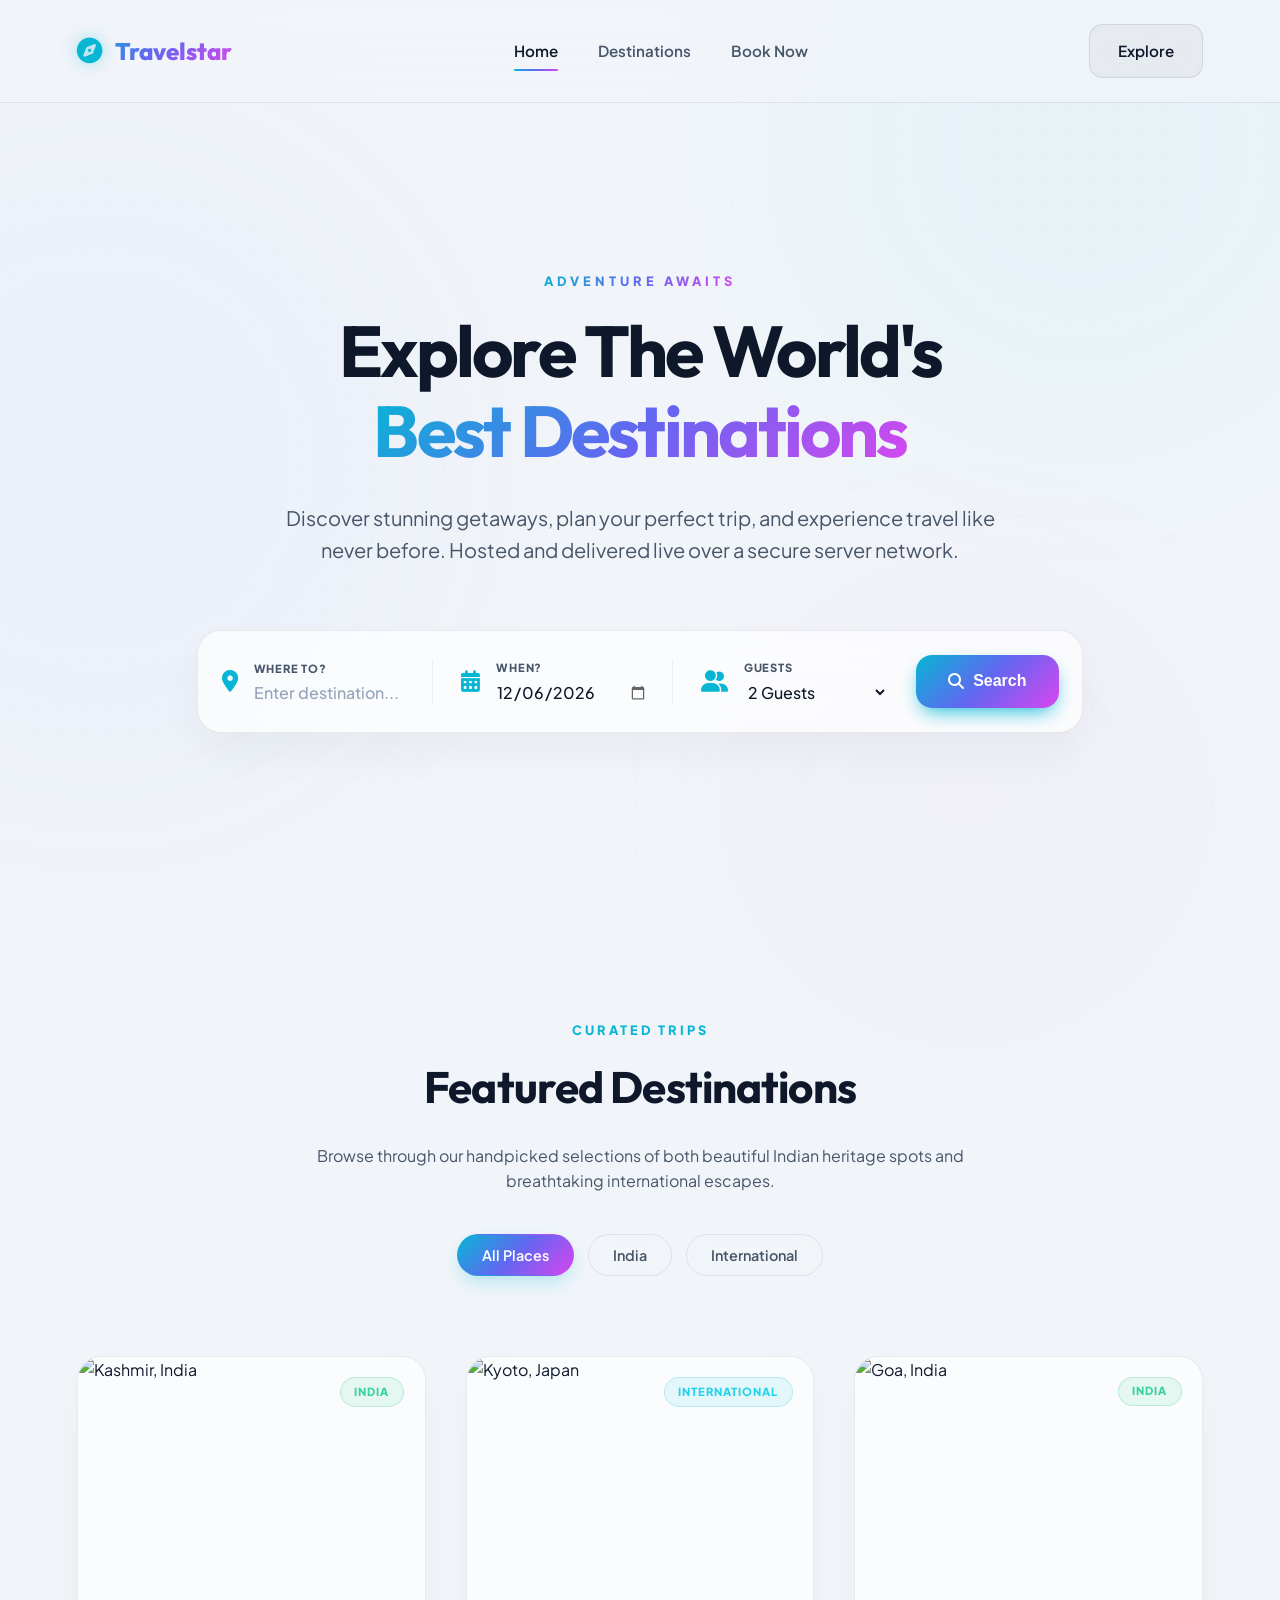
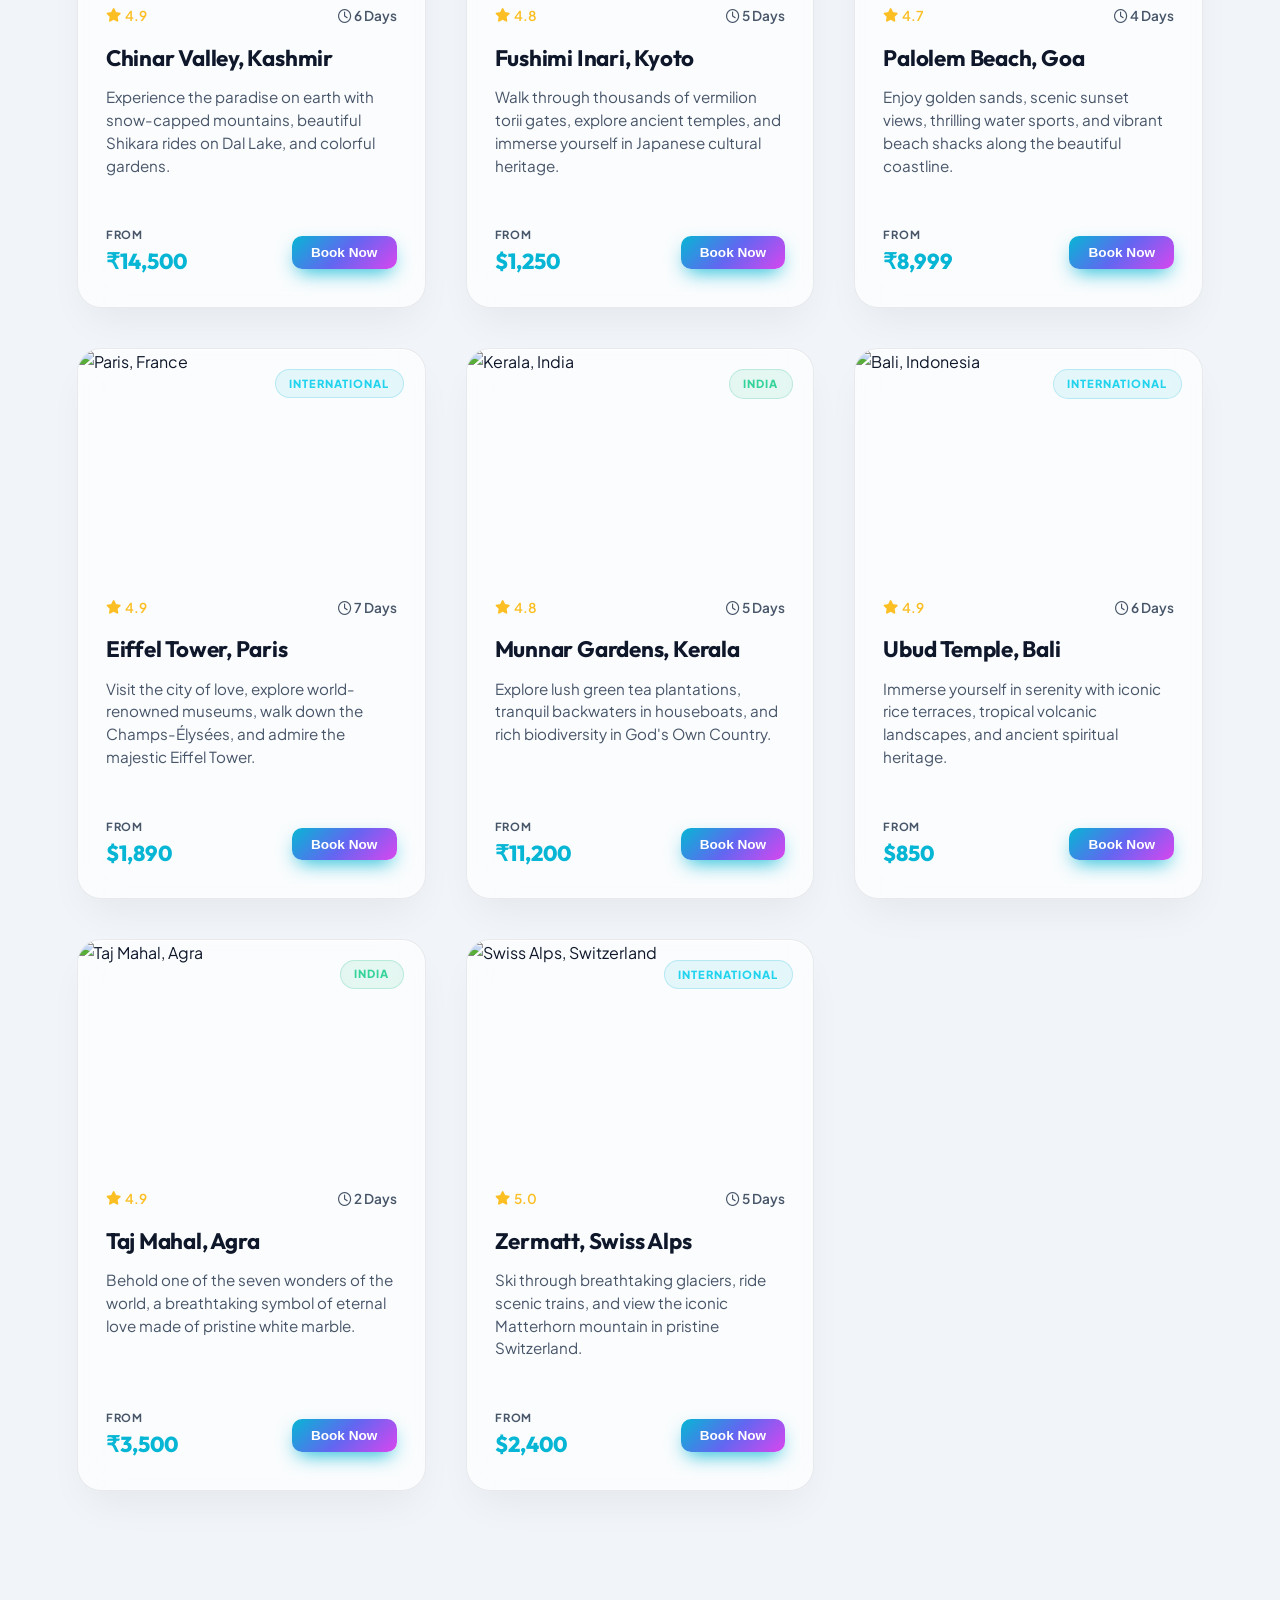
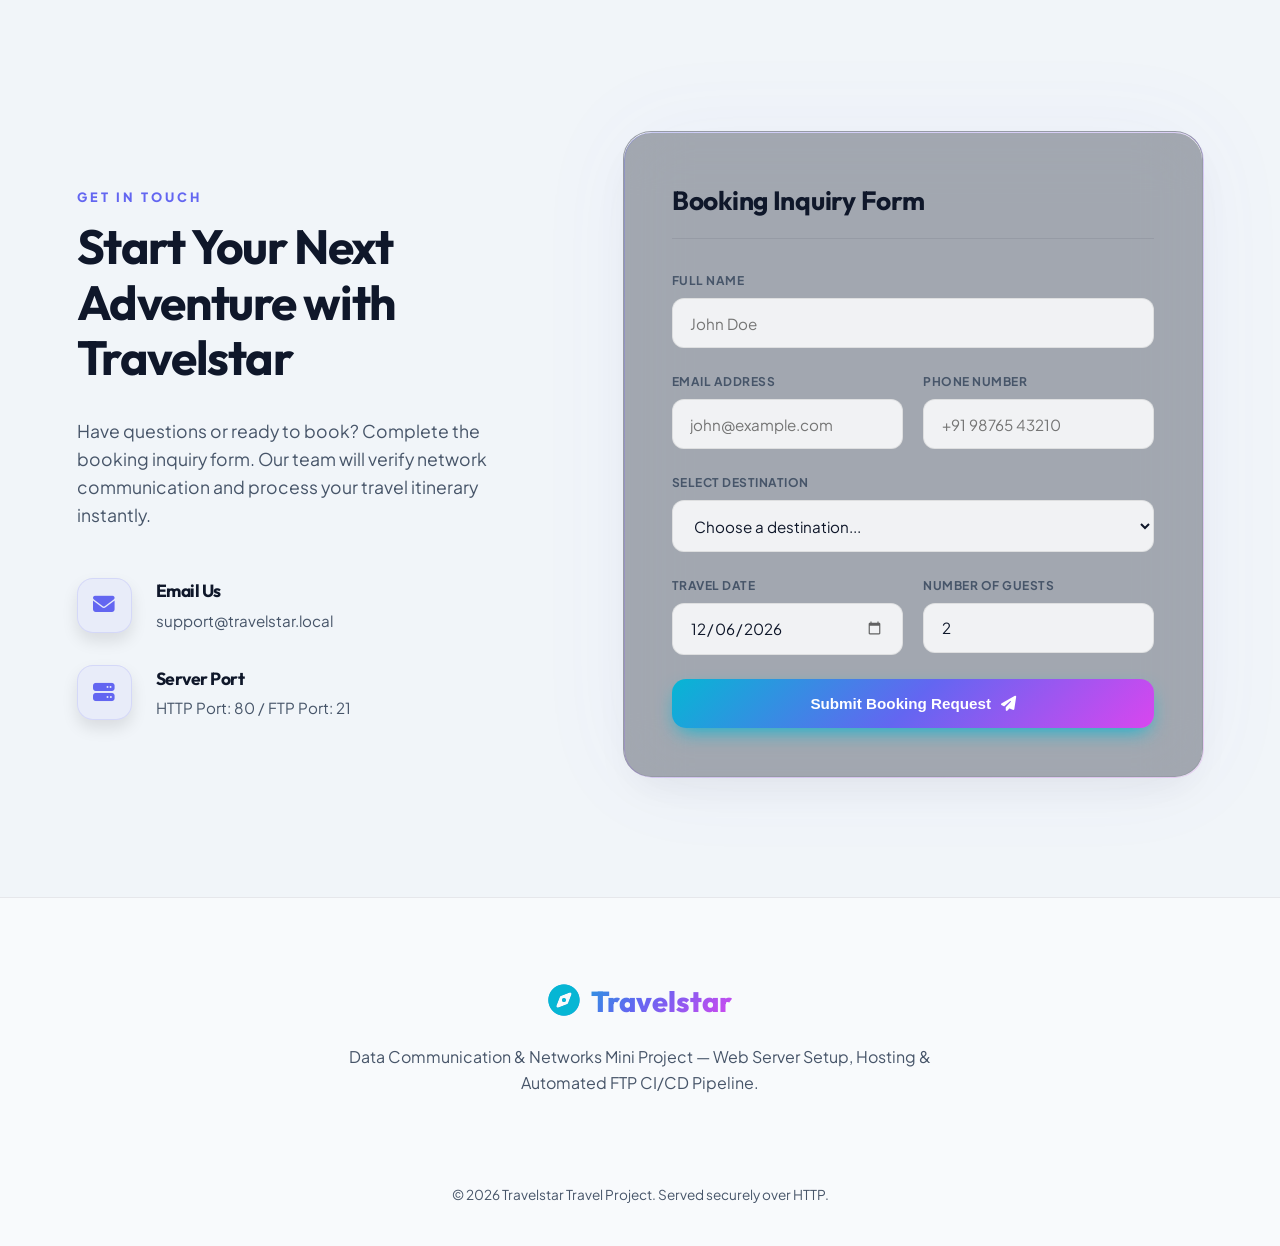
==== index.html @ b64874fd "Initial commit of Travelstar website with mobile drawer, Wikipedia API search, and automated CI/CD d" ====
<!DOCTYPE html>
<html lang="en">
<head>
    <meta charset="UTF-8">
    <meta name="viewport" content="width=device-width, initial-scale=1.0">
    <meta name="description" content="Travelstar - Premium Travel & Destinations. Explore beautiful domestic and international locations.">
    <title>Travelstar | Premium Travel & Destinations</title>
    
    <!-- Google Fonts -->
    <link rel="preconnect" href="https://fonts.googleapis.com">
    <link rel="preconnect" href="https://fonts.gstatic.com" crossorigin>
    <link href="https://fonts.googleapis.com/css2?family=Outfit:wght@300;400;500;600;700;800&family=Plus+Jakarta+Sans:wght@300;400;500;600;700&display=swap" rel="stylesheet">
    
    <!-- FontAwesome Icons -->
    <link rel="stylesheet" href="https://cdnjs.cloudflare.com/ajax/libs/font-awesome/6.4.0/css/all.min.css">
    
    <!-- Custom CSS -->
    <link rel="stylesheet" href="style.css">
</head>
<body>
    <!-- Background Glow Blobs -->
    <div class="glow-blob blob-1"></div>
    <div class="glow-blob blob-2"></div>
    <div class="glow-blob blob-3"></div>

    <!-- Navigation Header -->
    <header class="main-header">
        <div class="logo">
            <i class="fa-solid fa-compass"></i>
            <span>Travelstar</span>
        </div>
        <nav class="nav-links" id="navLinks">
            <a href="#home" class="active">Home</a>
            <a href="#destinations">Destinations</a>
            <a href="#booking">Book Now</a>
        </nav>
        <div class="header-action">
            <a href="#destinations" class="btn btn-secondary">Explore</a>
            <button class="mobile-menu-btn" id="mobileMenuBtn" aria-label="Toggle Menu">
                <i class="fa-solid fa-bars"></i>
            </button>
        </div>
    </header>

    <main>
        <!-- Hero Section -->
        <section id="home" class="hero-section">
            <div class="hero-content">
                <span class="hero-subtitle">Adventure Awaits</span>
                <h1 class="hero-title">Explore The World's <br><span>Best Destinations</span></h1>
                <p class="hero-description">Discover stunning getaways, plan your perfect trip, and experience travel like never before. Hosted and delivered live over a secure server network.</p>
                
                <!-- Quick Search Bar -->
                <div class="search-bar">
                    <div class="search-item">
                        <i class="fa-solid fa-location-dot"></i>
                        <div class="search-input-group">
                            <label>Where to?</label>
                            <input type="text" id="quickSearchInput" placeholder="Enter destination...">
                        </div>
                    </div>
                    <div class="search-item">
                        <i class="fa-solid fa-calendar-days"></i>
                        <div class="search-input-group">
                            <label>When?</label>
                            <input type="date" id="quickSearchDate">
                        </div>
                    </div>
                    <div class="search-item">
                        <i class="fa-solid fa-user-group"></i>
                        <div class="search-input-group">
                            <label>Guests</label>
                            <select id="quickSearchGuests">
                                <option value="1">1 Guest</option>
                                <option value="2" selected>2 Guests</option>
                                <option value="3">3 Guests</option>
                                <option value="4">4 Guests</option>
                                <option value="5">5+ Guests</option>
                            </select>
                        </div>
                    </div>
                    <button class="btn btn-primary btn-search" id="quickSearchBtn">
                        <i class="fa-solid fa-magnifying-glass"></i>
                        <span>Search</span>
                    </button>
                </div>
            </div>
        </section>

        <!-- Destinations Section -->
        <section id="destinations" class="destinations-section">
            <div class="section-header">
                <span class="section-subtitle">Curated Trips</span>
                <h2 class="section-title">Featured Destinations</h2>
                <p class="section-desc">Browse through our handpicked selections of both beautiful Indian heritage spots and breathtaking international escapes.</p>
                
                <!-- Category Filter Buttons -->
                <div class="filter-buttons">
                    <button class="filter-btn active" data-category="all">All Places</button>
                    <button class="filter-btn" data-category="india">India</button>
                    <button class="filter-btn" data-category="international">International</button>
                </div>
            </div>

            <!-- Destinations Grid -->
            <div class="destinations-grid" id="destinationsGrid">
                <!-- Kashmir (India) -->
                <div class="destination-card" data-category="india" data-name="kashmir">
                    <div class="card-img-wrapper">
                        <img src="https://images.unsplash.com/photo-1598091383021-15ddea10925d?auto=format&fit=crop&w=600&q=80" alt="Kashmir, India">
                        <span class="badge badge-domestic">India</span>
                    </div>
                    <div class="card-content">
                        <div class="card-meta">
                            <span class="rating"><i class="fa-solid fa-star"></i> 4.9</span>
                            <span class="duration"><i class="fa-regular fa-clock"></i> 6 Days</span>
                        </div>
                        <h3>Chinar Valley, Kashmir</h3>
                        <p>Experience the paradise on earth with snow-capped mountains, beautiful Shikara rides on Dal Lake, and colorful gardens.</p>
                        <div class="card-footer">
                            <div class="price">
                                <span class="price-label">From</span>
                                <span class="price-val">₹14,500</span>
                            </div>
                            <button class="btn btn-sm btn-primary book-trigger" data-dest="Chinar Valley, Kashmir">Book Now</button>
                        </div>
                    </div>
                </div>

                <!-- Kyoto (International) -->
                <div class="destination-card" data-category="international" data-name="kyoto">
                    <div class="card-img-wrapper">
                        <img src="https://images.unsplash.com/photo-1493976040374-85c8e12f0c0e?auto=format&fit=crop&w=600&q=80" alt="Kyoto, Japan">
                        <span class="badge badge-intl">International</span>
                    </div>
                    <div class="card-content">
                        <div class="card-meta">
                            <span class="rating"><i class="fa-solid fa-star"></i> 4.8</span>
                            <span class="duration"><i class="fa-regular fa-clock"></i> 5 Days</span>
                        </div>
                        <h3>Fushimi Inari, Kyoto</h3>
                        <p>Walk through thousands of vermilion torii gates, explore ancient temples, and immerse yourself in Japanese cultural heritage.</p>
                        <div class="card-footer">
                            <div class="price">
                                <span class="price-label">From</span>
                                <span class="price-val">$1,250</span>
                            </div>
                            <button class="btn btn-sm btn-primary book-trigger" data-dest="Fushimi Inari, Kyoto">Book Now</button>
                        </div>
                    </div>
                </div>

                <!-- Goa (India) -->
                <div class="destination-card" data-category="india" data-name="goa">
                    <div class="card-img-wrapper">
                        <img src="https://images.unsplash.com/photo-1507525428034-b723cf961d3e?auto=format&fit=crop&w=600&q=80" alt="Goa, India">
                        <span class="badge badge-domestic">India</span>
                    </div>
                    <div class="card-content">
                        <div class="card-meta">
                            <span class="rating"><i class="fa-solid fa-star"></i> 4.7</span>
                            <span class="duration"><i class="fa-regular fa-clock"></i> 4 Days</span>
                        </div>
                        <h3>Palolem Beach, Goa</h3>
                        <p>Enjoy golden sands, scenic sunset views, thrilling water sports, and vibrant beach shacks along the beautiful coastline.</p>
                        <div class="card-footer">
                            <div class="price">
                                <span class="price-label">From</span>
                                <span class="price-val">₹8,999</span>
                            </div>
                            <button class="btn btn-sm btn-primary book-trigger" data-dest="Palolem Beach, Goa">Book Now</button>
                        </div>
                    </div>
                </div>

                <!-- Paris (International) -->
                <div class="destination-card" data-category="international" data-name="paris">
                    <div class="card-img-wrapper">
                        <img src="https://images.unsplash.com/photo-1502602898657-3e91760cbb34?auto=format&fit=crop&w=600&q=80" alt="Paris, France">
                        <span class="badge badge-intl">International</span>
                    </div>
                    <div class="card-content">
                        <div class="card-meta">
                            <span class="rating"><i class="fa-solid fa-star"></i> 4.9</span>
                            <span class="duration"><i class="fa-regular fa-clock"></i> 7 Days</span>
                        </div>
                        <h3>Eiffel Tower, Paris</h3>
                        <p>Visit the city of love, explore world-renowned museums, walk down the Champs-Élysées, and admire the majestic Eiffel Tower.</p>
                        <div class="card-footer">
                            <div class="price">
                                <span class="price-label">From</span>
                                <span class="price-val">$1,890</span>
                            </div>
                            <button class="btn btn-sm btn-primary book-trigger" data-dest="Eiffel Tower, Paris">Book Now</button>
                        </div>
                    </div>
                </div>

                <!-- Kerala (India) -->
                <div class="destination-card" data-category="india" data-name="kerala">
                    <div class="card-img-wrapper">
                        <img src="https://images.unsplash.com/photo-1593693397690-362cb9666fc2?auto=format&fit=crop&w=600&q=80" alt="Kerala, India">
                        <span class="badge badge-domestic">India</span>
                    </div>
                    <div class="card-content">
                        <div class="card-meta">
                            <span class="rating"><i class="fa-solid fa-star"></i> 4.8</span>
                            <span class="duration"><i class="fa-regular fa-clock"></i> 5 Days</span>
                        </div>
                        <h3>Munnar Gardens, Kerala</h3>
                        <p>Explore lush green tea plantations, tranquil backwaters in houseboats, and rich biodiversity in God's Own Country.</p>
                        <div class="card-footer">
                            <div class="price">
                                <span class="price-label">From</span>
                                <span class="price-val">₹11,200</span>
                            </div>
                            <button class="btn btn-sm btn-primary book-trigger" data-dest="Munnar Gardens, Kerala">Book Now</button>
                        </div>
                    </div>
                </div>

                <!-- Bali (International) -->
                <div class="destination-card" data-category="international" data-name="bali">
                    <div class="card-img-wrapper">
                        <img src="https://images.unsplash.com/photo-1537996194471-e657df975ab4?auto=format&fit=crop&w=600&q=80" alt="Bali, Indonesia">
                        <span class="badge badge-intl">International</span>
                    </div>
                    <div class="card-content">
                        <div class="card-meta">
                            <span class="rating"><i class="fa-solid fa-star"></i> 4.9</span>
                            <span class="duration"><i class="fa-regular fa-clock"></i> 6 Days</span>
                        </div>
                        <h3>Ubud Temple, Bali</h3>
                        <p>Immerse yourself in serenity with iconic rice terraces, tropical volcanic landscapes, and ancient spiritual heritage.</p>
                        <div class="card-footer">
                            <div class="price">
                                <span class="price-label">From</span>
                                <span class="price-val">$850</span>
                            </div>
                            <button class="btn btn-sm btn-primary book-trigger" data-dest="Ubud Temple, Bali">Book Now</button>
                        </div>
                    </div>
                </div>

                <!-- Agra (India) -->
                <div class="destination-card" data-category="india" data-name="agra">
                    <div class="card-img-wrapper">
                        <img src="https://images.unsplash.com/photo-1564507592333-c60657eea523?auto=format&fit=crop&w=600&q=80" alt="Taj Mahal, Agra">
                        <span class="badge badge-domestic">India</span>
                    </div>
                    <div class="card-content">
                        <div class="card-meta">
                            <span class="rating"><i class="fa-solid fa-star"></i> 4.9</span>
                            <span class="duration"><i class="fa-regular fa-clock"></i> 2 Days</span>
                        </div>
                        <h3>Taj Mahal, Agra</h3>
                        <p>Behold one of the seven wonders of the world, a breathtaking symbol of eternal love made of pristine white marble.</p>
                        <div class="card-footer">
                            <div class="price">
                                <span class="price-label">From</span>
                                <span class="price-val">₹3,500</span>
                            </div>
                            <button class="btn btn-sm btn-primary book-trigger" data-dest="Taj Mahal, Agra">Book Now</button>
                        </div>
                    </div>
                </div>

                <!-- Swiss Alps (International) -->
                <div class="destination-card" data-category="international" data-name="swiss">
                    <div class="card-img-wrapper">
                        <img src="https://images.unsplash.com/photo-1506744038136-46273834b3fb?auto=format&fit=crop&w=600&q=80" alt="Swiss Alps, Switzerland">
                        <span class="badge badge-intl">International</span>
                    </div>
                    <div class="card-content">
                        <div class="card-meta">
                            <span class="rating"><i class="fa-solid fa-star"></i> 5.0</span>
                            <span class="duration"><i class="fa-regular fa-clock"></i> 5 Days</span>
                        </div>
                        <h3>Zermatt, Swiss Alps</h3>
                        <p>Ski through breathtaking glaciers, ride scenic trains, and view the iconic Matterhorn mountain in pristine Switzerland.</p>
                        <div class="card-footer">
                            <div class="price">
                                <span class="price-label">From</span>
                                <span class="price-val">$2,400</span>
                            </div>
                            <button class="btn btn-sm btn-primary book-trigger" data-dest="Zermatt, Swiss Alps">Book Now</button>
                        </div>
                    </div>
                </div>
            </div>
        </section>

        <!-- Booking Section -->
        <section id="booking" class="booking-section">
            <div class="booking-container">
                <div class="booking-info">
                    <span class="info-subtitle">Get in Touch</span>
                    <h2>Start Your Next Adventure with Travelstar</h2>
                    <p>Have questions or ready to book? Complete the booking inquiry form. Our team will verify network communication and process your travel itinerary instantly.</p>
                    
                    <div class="contact-details">
                        <div class="contact-item">
                            <div class="contact-icon"><i class="fa-solid fa-envelope"></i></div>
                            <div>
                                <h4>Email Us</h4>
                                <p>support@travelstar.local</p>
                            </div>
                        </div>
                        <div class="contact-item">
                            <div class="contact-icon"><i class="fa-solid fa-server"></i></div>
                            <div>
                                <h4>Server Port</h4>
                                <p>HTTP Port: 80 / FTP Port: 21</p>
                            </div>
                        </div>
                    </div>
                </div>
                
                <!-- Booking Form Card -->
                <div class="booking-card">
                    <h3>Booking Inquiry Form</h3>
                    <form id="bookingForm">
                        <div class="form-group">
                            <label for="fullName">Full Name</label>
                            <input type="text" id="fullName" placeholder="John Doe" required>
                        </div>
                        <div class="form-row">
                            <div class="form-group">
                                <label for="email">Email Address</label>
                                <input type="email" id="email" placeholder="john@example.com" required>
                            </div>
                            <div class="form-group">
                                <label for="phone">Phone Number</label>
                                <input type="tel" id="phone" placeholder="+91 98765 43210" required>
                            </div>
                        </div>
                        <div class="form-group">
                            <label for="destination">Select Destination</label>
                            <select id="destination" required>
                                <option value="" disabled selected>Choose a destination...</option>
                                <optgroup label="India (Domestic)">
                                    <option value="Chinar Valley, Kashmir">Chinar Valley, Kashmir</option>
                                    <option value="Palolem Beach, Goa">Palolem Beach, Goa</option>
                                    <option value="Munnar Gardens, Kerala">Munnar Gardens, Kerala</option>
                                    <option value="Taj Mahal, Agra">Taj Mahal, Agra</option>
                                </optgroup>
                                <optgroup label="International">
                                    <option value="Fushimi Inari, Kyoto">Fushimi Inari, Kyoto</option>
                                    <option value="Eiffel Tower, Paris">Eiffel Tower, Paris</option>
                                    <option value="Ubud Temple, Bali">Ubud Temple, Bali</option>
                                    <option value="Zermatt, Swiss Alps">Zermatt, Swiss Alps</option>
                                </optgroup>
                            </select>
                        </div>
                        <div class="form-row">
                            <div class="form-group">
                                <label for="travelDate">Travel Date</label>
                                <input type="date" id="travelDate" required>
                            </div>
                            <div class="form-group">
                                <label for="guests">Number of Guests</label>
                                <input type="number" id="guests" min="1" max="20" value="2" required>
                            </div>
                        </div>
                        <button type="submit" class="btn btn-primary btn-block">
                            <span>Submit Booking Request</span>
                            <i class="fa-solid fa-paper-plane"></i>
                        </button>
                    </form>
                </div>
            </div>
        </section>
    </main>

    <!-- Project Credit Footer -->
    <footer class="main-footer">
        <div class="footer-top">
            <div class="footer-logo">
                <i class="fa-solid fa-compass"></i>
                <span>Travelstar</span>
            </div>
            <p>Data Communication & Networks Mini Project — Web Server Setup, Hosting & Automated FTP CI/CD Pipeline.</p>
        </div>
        <div class="footer-bottom">
            <p>&copy; 2026 Travelstar Travel Project. Served securely over HTTP.</p>
        </div>
    </footer>

    <!-- Fullscreen Loading Spinner Overlay -->
    <div class="loader-overlay" id="loaderOverlay">
        <div class="loader-container">
            <div class="spinner"></div>
            <p id="loaderMessage">Connecting to server...</p>
        </div>
    </div>

    <!-- Interactive Success Toast -->
    <div class="success-toast" id="successToast">
        <div class="toast-header">
            <i class="fa-solid fa-circle-check"></i>
            <span>Booking Request Transmitted!</span>
        </div>
        <div class="toast-body">
            <p><strong>Status:</strong> HTTP 201 Created</p>
            <p id="toastDetails"></p>
        </div>
    </div>

    <!-- Custom JS -->
    <script src="script.js"></script>
</body>
</html>
---- style.css ----
/* ==========================================
   Design Tokens & Variables
   ========================================== */
:root {
    --bg-primary: #030712;
    --bg-secondary: #0b0f19;
    --bg-card: rgba(15, 23, 42, 0.4);
    --border-color: rgba(255, 255, 255, 0.05);
    --border-hover: rgba(6, 182, 212, 0.35);
    --text-primary: #f8fafc;
    --text-secondary: #94a3b8;
    --accent-primary: #06b6d4; /* Neon Teal */
    --accent-secondary: #6366f1; /* Indigo */
    --accent-gradient: linear-gradient(135deg, #06b6d4 0%, #6366f1 50%, #d946ef 100%);
    --accent-glow: rgba(6, 182, 212, 0.3);
    --success: #10b981;
    --font-heading: 'Outfit', sans-serif;
    --font-body: 'Plus Jakarta Sans', sans-serif;
    --shadow-premium: 0 25px 50px -12px rgba(0, 0, 0, 0.5), inset 0 1px 0 rgba(255, 255, 255, 0.05);
    --transition-smooth: all 0.4s cubic-bezier(0.16, 1, 0.3, 1);
}

/* ==========================================
   Reset & Base Styles
   ========================================== */
* {
    margin: 0;
    padding: 0;
    box-sizing: border-box;
}

html {
    scroll-behavior: smooth;
    font-size: 16px;
}

body {
    background-color: var(--bg-primary);
    color: var(--text-primary);
    font-family: var(--font-body);
    line-height: 1.6;
    overflow-x: hidden;
    position: relative;
    min-height: 100vh;
}

/* Custom Scrollbar */
::-webkit-scrollbar {
    width: 10px;
}
::-webkit-scrollbar-track {
    background: var(--bg-primary);
}
::-webkit-scrollbar-thumb {
    background: rgba(99, 102, 241, 0.2);
    border-radius: 10px;
    border: 3px solid var(--bg-primary);
    transition: var(--transition-smooth);
}
::-webkit-scrollbar-thumb:hover {
    background: var(--accent-primary);
}

/* ==========================================
   Background Glow Blobs & Dot Matrix
   ========================================== */
body::before {
    content: '';
    position: fixed;
    top: 0;
    left: 0;
    width: 100%;
    height: 100%;
    background-image: radial-gradient(rgba(255, 255, 255, 0.015) 1px, transparent 1px);
    background-size: 24px 24px;
    z-index: 1;
    pointer-events: none;
}

.glow-blob {
    position: fixed;
    border-radius: 50%;
    filter: blur(140px);
    z-index: 0;
    opacity: 0.35;
    pointer-events: none;
    animation: float 20s infinite alternate;
}

.blob-1 {
    width: 600px;
    height: 600px;
    background: rgba(6, 182, 212, 0.18);
    top: -150px;
    right: -100px;
    animation-delay: 0s;
}

.blob-2 {
    width: 700px;
    height: 700px;
    background: rgba(99, 102, 241, 0.15);
    bottom: 10%;
    left: -250px;
    animation-delay: 2s;
}

.blob-3 {
    width: 500px;
    height: 500px;
    background: rgba(217, 70, 239, 0.12);
    bottom: -150px;
    right: 5%;
    animation-delay: 4s;
}

@keyframes float {
    0% { transform: translateY(0) scale(1); }
    100% { transform: translateY(50px) scale(1.1); }
}

/* ==========================================
   Typography & Base Components
   ========================================== */
h1, h2, h3, h4 {
    font-family: var(--font-heading);
    font-weight: 700;
    letter-spacing: -0.03em;
    color: var(--text-primary);
}

p {
    color: var(--text-secondary);
}

a {
    text-decoration: none;
    color: inherit;
    transition: var(--transition-smooth);
}

/* Buttons */
.btn {
    display: inline-flex;
    align-items: center;
    justify-content: center;
    gap: 0.6rem;
    padding: 0.85rem 1.75rem;
    border-radius: 14px;
    font-weight: 600;
    font-size: 0.95rem;
    cursor: pointer;
    transition: var(--transition-smooth);
    border: none;
    position: relative;
    overflow: hidden;
}

.btn-primary {
    background: var(--accent-gradient);
    color: #ffffff;
    box-shadow: 0 8px 20px -6px var(--accent-primary);
}

.btn-primary::before {
    content: '';
    position: absolute;
    top: 0;
    left: 0;
    width: 100%;
    height: 100%;
    background: linear-gradient(135deg, rgba(255, 255, 255, 0.1) 0%, rgba(255, 255, 255, 0) 100%);
    transition: var(--transition-smooth);
    opacity: 0;
}

.btn-primary:hover {
    transform: translateY(-2px);
    box-shadow: 0 12px 28px -4px rgba(6, 182, 212, 0.45);
}

.btn-primary:hover::before {
    opacity: 1;
}

.btn-primary:active {
    transform: translateY(0);
}

.btn-secondary {
    background: rgba(255, 255, 255, 0.03);
    color: var(--text-primary);
    border: 1px solid var(--border-color);
    backdrop-filter: blur(10px);
}

.btn-secondary:hover {
    background: rgba(255, 255, 255, 0.08);
    border-color: rgba(255, 255, 255, 0.15);
    transform: translateY(-2px);
}

.btn-sm {
    padding: 0.55rem 1.2rem;
    font-size: 0.85rem;
    border-radius: 10px;
}

.btn-block {
    width: 100%;
    padding: 1rem;
}

/* Badges */
.badge {
    display: inline-block;
    padding: 0.3rem 0.85rem;
    font-size: 0.7rem;
    font-weight: 800;
    border-radius: 30px;
    text-transform: uppercase;
    letter-spacing: 1px;
}

.badge-domestic {
    background: rgba(16, 185, 129, 0.1);
    color: #34d399;
    border: 1px solid rgba(16, 185, 129, 0.2);
}

.badge-intl {
    background: rgba(6, 182, 212, 0.1);
    color: #22d3ee;
    border: 1px solid rgba(6, 182, 212, 0.2);
}

/* ==========================================
   Header & Navigation
   ========================================== */
.main-header {
    position: fixed;
    top: 0;
    left: 0;
    width: 100%;
    padding: 1.5rem 6%;
    display: flex;
    justify-content: space-between;
    align-items: center;
    z-index: 100;
    background: rgba(3, 7, 18, 0.6);
    backdrop-filter: blur(20px);
    -webkit-backdrop-filter: blur(20px);
    border-bottom: 1px solid var(--border-color);
    transition: var(--transition-smooth);
}

.main-header.scrolled {
    padding: 0.9rem 6%;
    background: rgba(3, 7, 18, 0.85);
    box-shadow: 0 10px 30px rgba(0, 0, 0, 0.3);
}

.logo {
    display: flex;
    align-items: center;
    gap: 0.75rem;
    font-size: 1.5rem;
    font-family: var(--font-heading);
    font-weight: 800;
    background: var(--accent-gradient);
    -webkit-background-clip: text;
    -webkit-text-fill-color: transparent;
}

.logo i {
    font-size: 1.6rem;
    color: var(--accent-primary);
    -webkit-text-fill-color: initial;
    filter: drop-shadow(0 0 8px rgba(6, 182, 212, 0.4));
}

.nav-links {
    display: flex;
    gap: 2.5rem;
}

.nav-links a {
    font-weight: 600;
    font-size: 0.95rem;
    color: var(--text-secondary);
    position: relative;
    padding: 0.25rem 0;
}

.nav-links a:hover,
.nav-links a.active {
    color: var(--text-primary);
}

.nav-links a::after {
    content: '';
    position: absolute;
    bottom: -4px;
    left: 0;
    width: 0;
    height: 2px;
    background: var(--accent-gradient);
    transition: var(--transition-smooth);
    border-radius: 4px;
}

.nav-links a:hover::after,
.nav-links a.active::after {
    width: 100%;
}

/* ==========================================
   Hero Section
   ========================================== */
.hero-section {
    min-height: 100vh;
    padding: 200px 6% 100px;
    display: flex;
    align-items: center;
    justify-content: center;
    text-align: center;
    position: relative;
    z-index: 10;
}

.hero-content {
    max-width: 900px;
}

.hero-subtitle {
    font-size: 0.8rem;
    font-weight: 800;
    text-transform: uppercase;
    letter-spacing: 4px;
    background: var(--accent-gradient);
    -webkit-background-clip: text;
    -webkit-text-fill-color: transparent;
    display: inline-block;
    margin-bottom: 1.25rem;
    position: relative;
}

.hero-title {
    font-size: 4.5rem;
    line-height: 1.1;
    margin-bottom: 2rem;
    letter-spacing: -0.04em;
}

.hero-title span {
    background: var(--accent-gradient);
    -webkit-background-clip: text;
    -webkit-text-fill-color: transparent;
}

.hero-description {
    font-size: 1.25rem;
    margin-bottom: 4rem;
    max-width: 750px;
    margin-left: auto;
    margin-right: auto;
}

/* Search Bar Component */
.search-bar {
    background: rgba(15, 23, 42, 0.45);
    border: 1px solid var(--border-color);
    backdrop-filter: blur(24px);
    -webkit-backdrop-filter: blur(24px);
    border-radius: 24px;
    padding: 1.5rem;
    display: flex;
    align-items: center;
    gap: 1.75rem;
    box-shadow: var(--shadow-premium), 0 0 0 1px rgba(255, 255, 255, 0.02);
    text-align: left;
    transition: var(--transition-smooth);
}

.search-bar:focus-within {
    border-color: rgba(99, 102, 241, 0.4);
    box-shadow: var(--shadow-premium), 0 0 30px rgba(99, 102, 241, 0.15);
}

.search-item {
    flex: 1;
    display: flex;
    align-items: center;
    gap: 1rem;
    border-right: 1px solid rgba(255, 255, 255, 0.05);
    padding-right: 1.5rem;
}

.search-item:last-of-type {
    border-right: none;
    padding-right: 0;
}

.search-item i {
    font-size: 1.35rem;
    color: var(--accent-primary);
}

.search-input-group {
    display: flex;
    flex-direction: column;
    width: 100%;
}

.search-input-group label {
    font-size: 0.7rem;
    font-weight: 800;
    color: var(--text-secondary);
    text-transform: uppercase;
    letter-spacing: 0.8px;
}

.search-input-group input,
.search-input-group select {
    background: transparent;
    border: none;
    outline: none;
    color: #ffffff;
    font-size: 1rem;
    font-family: var(--font-body);
    font-weight: 500;
    width: 100%;
    margin-top: 0.3rem;
}

.search-input-group input::placeholder {
    color: #64748b;
}

.search-input-group input[type="date"]::-webkit-calendar-picker-indicator {
    filter: invert(1) opacity(0.5);
    cursor: pointer;
}

.btn-search {
    padding: 1.1rem 2rem;
    border-radius: 16px;
    font-size: 1rem;
}

/* ==========================================
   Destinations Section
   ========================================== */
.destinations-section {
    padding: 120px 6%;
    position: relative;
    z-index: 10;
}

.section-header {
    text-align: center;
    max-width: 650px;
    margin: 0 auto 5rem;
}

.section-subtitle {
    font-size: 0.8rem;
    font-weight: 800;
    text-transform: uppercase;
    letter-spacing: 3px;
    color: var(--accent-primary);
    display: block;
    margin-bottom: 0.75rem;
}

.section-title {
    font-size: 2.75rem;
    margin-bottom: 1.25rem;
    letter-spacing: -0.02em;
}

/* Filters */
.filter-buttons {
    display: flex;
    justify-content: center;
    gap: 0.85rem;
    margin-top: 2.5rem;
}

.filter-btn {
    background: rgba(255, 255, 255, 0.02);
    border: 1px solid var(--border-color);
    color: var(--text-secondary);
    padding: 0.7rem 1.5rem;
    border-radius: 30px;
    font-weight: 600;
    font-size: 0.9rem;
    cursor: pointer;
    transition: var(--transition-smooth);
    font-family: var(--font-body);
    backdrop-filter: blur(10px);
}

.filter-btn:hover {
    color: #ffffff;
    border-color: rgba(255, 255, 255, 0.15);
    transform: translateY(-1px);
}

.filter-btn.active {
    background: var(--accent-gradient);
    color: #ffffff;
    border-color: transparent;
    box-shadow: 0 8px 20px -4px var(--accent-glow);
}

/* Search Feedback Loading Pulsing Message */
.search-feedback {
    background: rgba(15, 23, 42, 0.3);
    border: 1px dashed var(--border-color);
    border-radius: 20px;
    color: var(--text-secondary);
    animation: pulseFeedback 1.5s infinite alternate;
}

@keyframes pulseFeedback {
    from { opacity: 0.6; }
    to { opacity: 1; }
}

/* Destinations Grid */
.destinations-grid {
    display: grid;
    grid-template-columns: repeat(auto-fill, minmax(290px, 1fr));
    gap: 2.5rem;
    margin-top: 3rem;
}

.destination-card {
    background: var(--bg-card);
    border: 1px solid var(--border-color);
    backdrop-filter: blur(20px);
    -webkit-backdrop-filter: blur(20px);
    border-radius: 24px;
    overflow: hidden;
    box-shadow: var(--shadow-premium);
    transition: var(--transition-smooth);
    display: flex;
    flex-direction: column;
    position: relative;
}

.destination-card::after {
    content: '';
    position: absolute;
    top: 0;
    left: 0;
    width: 100%;
    height: 100%;
    border-radius: 24px;
    border: 1px solid transparent;
    background: linear-gradient(135deg, rgba(6, 182, 212, 0.3) 0%, rgba(99, 102, 241, 0) 50%, rgba(217, 70, 239, 0.2) 100%) border-box;
    -webkit-mask: linear-gradient(#fff 0 0) padding-box, linear-gradient(#fff 0 0);
    -webkit-mask-composite: destination-out;
    mask-composite: exclude;
    pointer-events: none;
    opacity: 0;
    transition: var(--transition-smooth);
}

.destination-card:hover {
    transform: translateY(-8px);
    box-shadow: 0 30px 60px rgba(0, 0, 0, 0.5), 0 0 30px rgba(6, 182, 212, 0.15);
}

.destination-card:hover::after {
    opacity: 1;
}

.card-img-wrapper {
    position: relative;
    height: 220px;
    overflow: hidden;
}

.card-img-wrapper img {
    width: 100%;
    height: 100%;
    object-fit: cover;
    transition: var(--transition-smooth);
}

.destination-card:hover .card-img-wrapper img {
    transform: scale(1.06);
}

.card-img-wrapper .badge {
    position: absolute;
    top: 1.25rem;
    right: 1.25rem;
    z-index: 10;
    backdrop-filter: blur(8px);
}

.card-content {
    padding: 1.75rem;
    display: flex;
    flex-direction: column;
    flex: 1;
}

.card-meta {
    display: flex;
    justify-content: space-between;
    font-size: 0.85rem;
    margin-bottom: 0.85rem;
    color: var(--text-secondary);
    font-weight: 600;
}

.card-meta .rating {
    color: #fbbf24;
    display: flex;
    align-items: center;
    gap: 0.25rem;
}

.destination-card h3 {
    font-size: 1.4rem;
    margin-bottom: 0.6rem;
    font-weight: 700;
    letter-spacing: -0.01em;
}

.destination-card p {
    font-size: 0.95rem;
    margin-bottom: 1.75rem;
    flex: 1;
    line-height: 1.5;
}

.card-footer {
    display: flex;
    justify-content: space-between;
    align-items: center;
    border-top: 1px solid rgba(255, 255, 255, 0.05);
    padding-top: 1.25rem;
}

.price {
    display: flex;
    flex-direction: column;
}

.price-label {
    font-size: 0.7rem;
    text-transform: uppercase;
    color: var(--text-secondary);
    letter-spacing: 0.8px;
    font-weight: 700;
}

.price-val {
    font-size: 1.35rem;
    font-family: var(--font-heading);
    font-weight: 800;
    color: var(--accent-primary);
}

/* ==========================================
   Booking Section
   ========================================== */
.booking-section {
    padding: 120px 6%;
    position: relative;
    z-index: 10;
}

.booking-container {
    display: grid;
    grid-template-columns: 1fr 1.1fr;
    gap: 6rem;
    max-width: 1250px;
    margin: 0 auto;
    align-items: center;
}

.booking-info .info-subtitle {
    font-size: 0.8rem;
    font-weight: 800;
    text-transform: uppercase;
    letter-spacing: 3px;
    color: var(--accent-secondary);
    display: block;
    margin-bottom: 0.75rem;
}

.booking-info h2 {
    font-size: 3rem;
    line-height: 1.15;
    margin-bottom: 2rem;
    letter-spacing: -0.03em;
}

.booking-info p {
    font-size: 1.1rem;
    margin-bottom: 3rem;
    line-height: 1.6;
}

.contact-details {
    display: flex;
    flex-direction: column;
    gap: 2rem;
}

.contact-item {
    display: flex;
    align-items: center;
    gap: 1.5rem;
}

.contact-icon {
    width: 55px;
    height: 55px;
    border-radius: 16px;
    background: rgba(99, 102, 241, 0.06);
    border: 1px solid rgba(99, 102, 241, 0.15);
    display: flex;
    align-items: center;
    justify-content: center;
    font-size: 1.35rem;
    color: var(--accent-secondary);
    box-shadow: 0 8px 16px rgba(0,0,0,0.1);
}

.contact-item h4 {
    font-size: 1.1rem;
    font-weight: 700;
    margin-bottom: 0.2rem;
}

.contact-item p {
    font-size: 0.95rem;
    margin: 0;
}

/* Booking Card Form */
.booking-card {
    background: rgba(15, 23, 42, 0.35);
    border: 1px solid var(--border-color);
    backdrop-filter: blur(30px);
    -webkit-backdrop-filter: blur(30px);
    border-radius: 28px;
    padding: 3rem;
    box-shadow: var(--shadow-premium), 0 0 100px rgba(99, 102, 241, 0.05);
    position: relative;
}

.booking-card::after {
    content: '';
    position: absolute;
    top: 0;
    left: 0;
    width: 100%;
    height: 100%;
    border-radius: 28px;
    border: 1px solid transparent;
    background: linear-gradient(135deg, rgba(99, 102, 241, 0.3) 0%, rgba(217, 70, 239, 0.2) 100%) border-box;
    -webkit-mask: linear-gradient(#fff 0 0) padding-box, linear-gradient(#fff 0 0);
    -webkit-mask-composite: destination-out;
    mask-composite: exclude;
    pointer-events: none;
}

.booking-card h3 {
    font-size: 1.65rem;
    margin-bottom: 2rem;
    border-bottom: 1px solid var(--border-color);
    padding-bottom: 1rem;
    letter-spacing: -0.01em;
}

.form-group {
    margin-bottom: 1.5rem;
    display: flex;
    flex-direction: column;
}

.form-row {
    display: grid;
    grid-template-columns: 1fr 1fr;
    gap: 1.25rem;
}

.booking-card label {
    font-size: 0.75rem;
    font-weight: 700;
    color: var(--text-secondary);
    margin-bottom: 0.5rem;
    text-transform: uppercase;
    letter-spacing: 0.5px;
}

.booking-card input,
.booking-card select,
.booking-card textarea {
    background: rgba(0, 0, 0, 0.35);
    border: 1px solid var(--border-color);
    padding: 0.9rem 1.1rem;
    border-radius: 12px;
    color: #ffffff;
    font-family: var(--font-body);
    font-size: 0.95rem;
    outline: none;
    transition: var(--transition-smooth);
}

.booking-card input:focus,
.booking-card select:focus {
    border-color: var(--accent-secondary);
    box-shadow: 0 0 15px rgba(99, 102, 241, 0.15);
    background: rgba(0, 0, 0, 0.5);
}

.booking-card select optgroup {
    background-color: var(--bg-secondary);
    color: #ffffff;
}

.booking-card select option {
    background-color: var(--bg-secondary);
    color: #ffffff;
}

.booking-card input[type="date"]::-webkit-calendar-picker-indicator {
    filter: invert(1) opacity(0.5);
    cursor: pointer;
}

/* ==========================================
   Footer
   ========================================== */
.main-footer {
    background: #02040a;
    border-top: 1px solid var(--border-color);
    padding: 5rem 6% 2.5rem;
    position: relative;
    z-index: 10;
}

.footer-top {
    display: flex;
    flex-direction: column;
    align-items: center;
    text-align: center;
    max-width: 650px;
    margin: 0 auto 3.5rem;
}

.footer-logo {
    display: flex;
    align-items: center;
    gap: 0.75rem;
    font-size: 1.8rem;
    font-family: var(--font-heading);
    font-weight: 800;
    background: var(--accent-gradient);
    -webkit-background-clip: text;
    -webkit-text-fill-color: transparent;
    margin-bottom: 1.25rem;
}

.footer-logo i {
    font-size: 1.95rem;
    color: var(--accent-primary);
    -webkit-text-fill-color: initial;
}

.footer-top p {
    font-size: 1rem;
    line-height: 1.6;
}

.footer-bottom {
    border-top: 1px solid rgba(255, 255, 255, 0.05);
    padding-top: 2rem;
    text-align: center;
    font-size: 0.85rem;
    color: var(--text-secondary);
}

/* ==========================================
   Loading Overlay (Network Simulation)
   ========================================== */
.loader-overlay {
    position: fixed;
    top: 0;
    left: 0;
    width: 100%;
    height: 100%;
    background: rgba(3, 7, 18, 0.95);
    backdrop-filter: blur(12px);
    -webkit-backdrop-filter: blur(12px);
    z-index: 999;
    display: flex;
    align-items: center;
    justify-content: center;
    opacity: 0;
    pointer-events: none;
    transition: opacity 0.4s ease;
}

.loader-overlay.active {
    opacity: 1;
    pointer-events: all;
}

.loader-container {
    text-align: center;
}

.spinner {
    width: 70px;
    height: 70px;
    border: 4px solid rgba(6, 182, 212, 0.08);
    border-top-color: var(--accent-primary);
    border-bottom-color: var(--accent-secondary);
    border-radius: 50%;
    animation: spin 1.2s cubic-bezier(0.5, 0, 0.5, 1) infinite;
    margin: 0 auto 2rem;
    box-shadow: 0 0 30px rgba(6, 182, 212, 0.15);
}

#loaderMessage {
    font-size: 1.2rem;
    font-weight: 600;
    color: #ffffff;
    letter-spacing: 0.5px;
    font-family: var(--font-heading);
}

@keyframes spin {
    to { transform: rotate(360deg); }
}

/* ==========================================
   Success Toast Notification (HTTP Output)
   ========================================== */
.success-toast {
    position: fixed;
    bottom: 2.5rem;
    right: 2.5rem;
    background: rgba(10, 15, 30, 0.92);
    border: 1px solid var(--success);
    backdrop-filter: blur(24px);
    -webkit-backdrop-filter: blur(24px);
    border-radius: 20px;
    padding: 1.75rem;
    color: #ffffff;
    box-shadow: 0 30px 60px rgba(0, 0, 0, 0.5), 0 0 40px rgba(16, 185, 129, 0.1);
    width: 400px;
    transform: translateY(180px) scale(0.92);
    opacity: 0;
    pointer-events: none;
    transition: all 0.6s cubic-bezier(0.16, 1, 0.3, 1);
    z-index: 1000;
}

.success-toast.show {
    transform: translateY(0) scale(1);
    opacity: 1;
    pointer-events: all;
}

.toast-header {
    display: flex;
    align-items: center;
    gap: 0.75rem;
    font-weight: 800;
    font-size: 1.15rem;
    color: var(--success);
    margin-bottom: 0.85rem;
    font-family: var(--font-heading);
    letter-spacing: -0.01em;
}

.toast-header i {
    font-size: 1.35rem;
}

.toast-body {
    font-size: 0.95rem;
    color: var(--text-secondary);
    line-height: 1.6;
    border-top: 1px solid rgba(255, 255, 255, 0.05);
    padding-top: 0.85rem;
}

.toast-body strong {
    color: #ffffff;
}

.mobile-menu-btn {
    display: none;
    background: transparent;
    border: none;
    color: var(--text-primary);
    font-size: 1.35rem;
    cursor: pointer;
    transition: var(--transition-smooth);
    padding: 0.25rem;
    align-items: center;
    justify-content: center;
}

/* ==========================================
   Responsive Breakpoints
   ========================================== */
@media (max-width: 1024px) {
    .booking-container {
        grid-template-columns: 1fr;
        gap: 4rem;
    }
    .booking-info {
        text-align: center;
    }
    .contact-details {
        align-items: center;
    }
}

@media (max-width: 768px) {
    .main-header {
        padding: 1rem 5%;
    }
    
    .mobile-menu-btn {
        display: inline-flex;
        position: relative;
        z-index: 101;
    }

    .header-action .btn-secondary {
        display: none;
    }
    
    .nav-links {
        position: fixed;
        top: 0;
        right: -100%;
        width: 70%;
        height: 100vh;
        background: rgba(3, 7, 18, 0.95);
        backdrop-filter: blur(25px);
        -webkit-backdrop-filter: blur(25px);
        display: flex;
        flex-direction: column;
        justify-content: center;
        align-items: center;
        gap: 2.5rem;
        transition: var(--transition-smooth);
        z-index: 99;
        box-shadow: -10px 0 40px rgba(0, 0, 0, 0.5);
        border-left: 1px solid var(--border-color);
    }
    
    .nav-links.active {
        right: 0;
    }

    .hero-section {
        padding: 140px 4% 60px;
    }
    
    .hero-title {
        font-size: 2.25rem;
        line-height: 1.2;
        margin-bottom: 1rem;
    }

    .hero-subtitle {
        font-size: 0.75rem;
        letter-spacing: 2px;
        margin-bottom: 0.75rem;
    }

    .hero-description {
        font-size: 0.95rem;
        margin-bottom: 2.5rem;
    }

    .search-bar {
        flex-direction: column;
        gap: 1.25rem;
        padding: 1.25rem;
        border-radius: 20px;
    }
    
    .search-item {
        width: 100%;
        border-right: none;
        border-bottom: 1px solid rgba(255, 255, 255, 0.05);
        padding-right: 0;
        padding-bottom: 0.75rem;
    }
    
    .btn-search {
        width: 100%;
    }

    .destinations-section {
        padding: 60px 4%;
    }

    .destinations-grid {
        gap: 1.5rem;
        margin-top: 2rem;
    }

    .booking-section {
        padding: 60px 4%;
    }

    .booking-card {
        padding: 1.75rem;
        border-radius: 20px;
    }

    .form-row {
        grid-template-columns: 1fr;
        gap: 1.25rem;
    }
    
    .success-toast {
        width: calc(100% - 2rem);
        bottom: 1rem;
        right: 1rem;
        left: 1rem;
        padding: 1.25rem;
    }
}

/* ==========================================
   Light Mode System Preference Override
   ========================================== */
@media (prefers-color-scheme: light) {
    :root {
        --bg-primary: #f1f5f9;
        --bg-secondary: #ffffff;
        --bg-card: rgba(255, 255, 255, 0.65);
        --border-color: rgba(15, 23, 42, 0.08);
        --border-hover: rgba(6, 182, 212, 0.5);
        --text-primary: #0f172a;
        --text-secondary: #475569;
        --shadow-premium: 0 20px 40px -10px rgba(0, 0, 0, 0.06), inset 0 1px 0 rgba(255, 255, 255, 0.9);
    }

    body::before {
        background-image: radial-gradient(rgba(15, 23, 42, 0.02) 1px, transparent 1px);
    }

    .main-header {
        background: rgba(241, 245, 249, 0.65);
    }

    .main-header.scrolled {
        background: rgba(255, 255, 255, 0.85);
        box-shadow: 0 10px 30px rgba(0, 0, 0, 0.05);
    }

    @media (max-width: 768px) {
        .nav-links {
            background: rgba(241, 245, 249, 0.96);
            box-shadow: -10px 0 40px rgba(0, 0, 0, 0.05);
            border-left-color: rgba(15, 23, 42, 0.08);
        }
    }

    .btn-secondary {
        background: rgba(15, 23, 42, 0.04);
        border-color: rgba(15, 23, 42, 0.1);
        color: var(--text-primary);
    }

    .btn-secondary:hover {
        background: rgba(15, 23, 42, 0.08);
        border-color: rgba(15, 23, 42, 0.18);
    }

    .search-bar {
        background: rgba(255, 255, 255, 0.7);
        box-shadow: 0 20px 40px rgba(0, 0, 0, 0.04);
    }

    .search-item {
        border-right-color: rgba(0, 0, 0, 0.05);
    }

    .search-input-group input,
    .search-input-group select {
        color: #0f172a;
    }

    .search-input-group input::placeholder {
        color: #94a3b8;
    }

    .search-input-group input[type="date"]::-webkit-calendar-picker-indicator {
        filter: invert(0) opacity(0.6);
    }

    .filter-btn:hover {
        color: #0f172a;
        border-color: rgba(0, 0, 0, 0.15);
    }

    .booking-card input,
    .booking-card select,
    .booking-card textarea {
        background: rgba(255, 255, 255, 0.85);
        border-color: rgba(0, 0, 0, 0.08);
        color: #0f172a;
    }

    .booking-card input:focus,
    .booking-card select:focus {
        background: #ffffff;
        border-color: var(--accent-secondary);
        box-shadow: 0 0 15px rgba(99, 102, 241, 0.08);
    }

    .booking-card select optgroup,
    .booking-card select option {
        background-color: #ffffff;
        color: #0f172a;
    }

    .booking-card input[type="date"]::-webkit-calendar-picker-indicator {
        filter: invert(0) opacity(0.6);
    }

    .loader-overlay {
        background: rgba(241, 245, 249, 0.96);
    }

    #loaderMessage {
        color: #0f172a;
    }

    .success-toast {
        background: rgba(255, 255, 255, 0.95);
        box-shadow: 0 30px 60px rgba(0, 0, 0, 0.1), 0 0 40px rgba(16, 185, 129, 0.05);
        color: #0f172a;
    }

    .success-toast .toast-body {
        color: #475569;
    }

    .success-toast .toast-body strong {
        color: #0f172a;
    }

    .main-footer {
        background: #f8fafc;
    }

    .glow-blob {
        opacity: 0.22;
        filter: blur(100px);
    }

    .search-feedback {
        background: rgba(255, 255, 255, 0.5);
    }
}
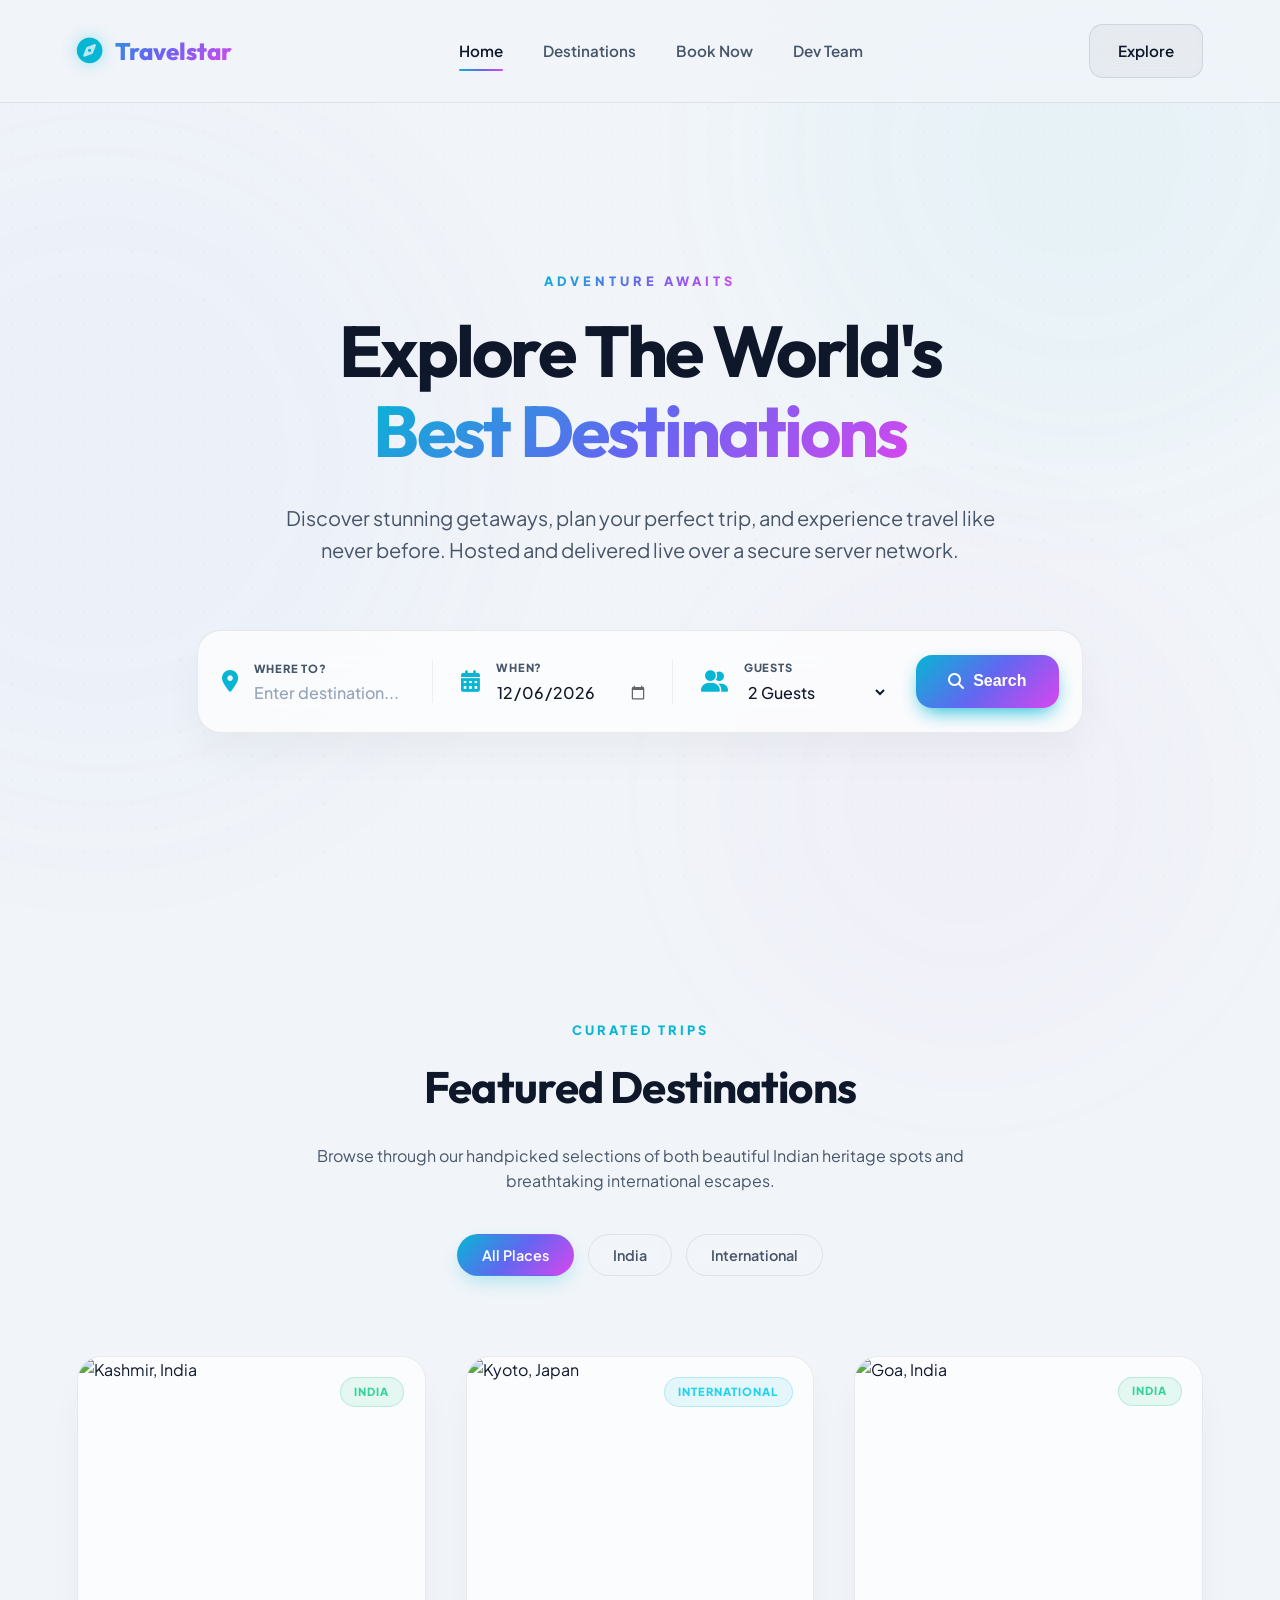
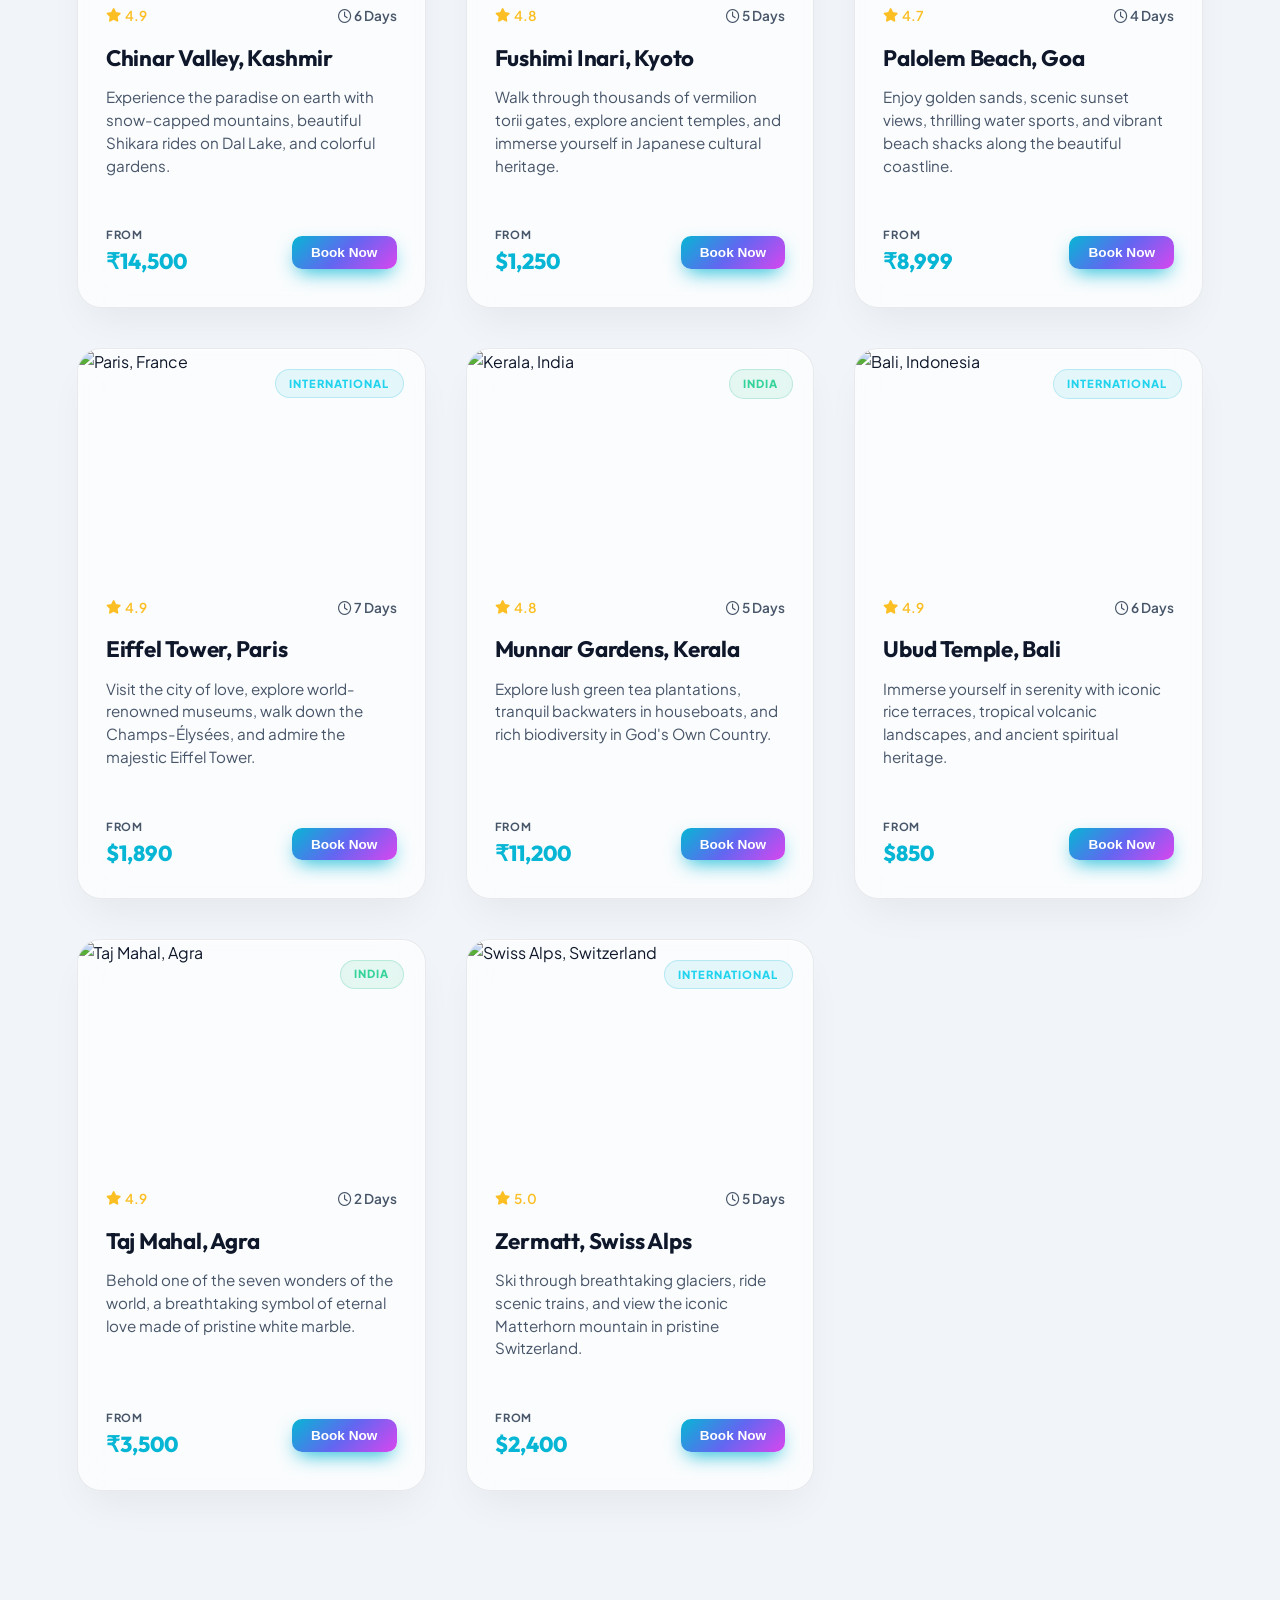
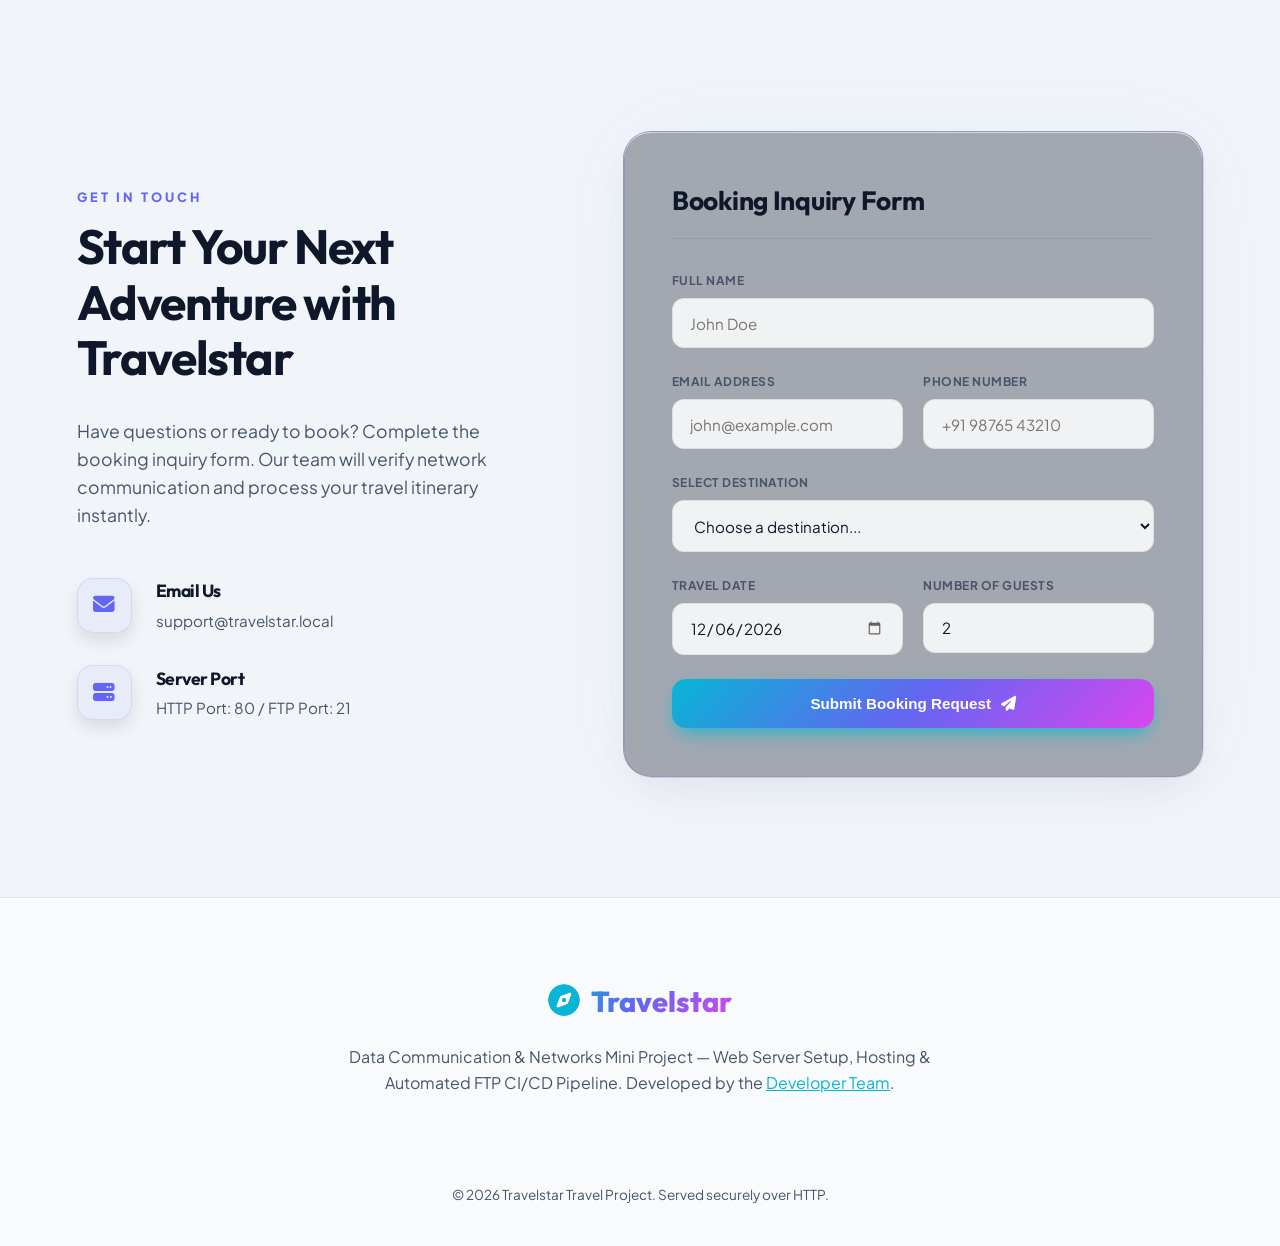
==== commit 08d9069a: "Added DEV.md and dev.html team page, updated index.html navigation links" ====
--- a/index.html
+++ b/index.html
@@ -33,6 +33,7 @@
             <a href="#home" class="active">Home</a>
             <a href="#destinations">Destinations</a>
             <a href="#booking">Book Now</a>
+            <a href="dev.html">Dev Team</a>
         </nav>
         <div class="header-action">
             <a href="#destinations" class="btn btn-secondary">Explore</a>
@@ -379,7 +380,7 @@
                 <i class="fa-solid fa-compass"></i>
                 <span>Travelstar</span>
             </div>
-            <p>Data Communication & Networks Mini Project — Web Server Setup, Hosting & Automated FTP CI/CD Pipeline.</p>
+            <p>Data Communication & Networks Mini Project — Web Server Setup, Hosting & Automated FTP CI/CD Pipeline. Developed by the <a href="dev.html" style="color: var(--accent-primary); text-decoration: underline;">Developer Team</a>.</p>
         </div>
         <div class="footer-bottom">
             <p>&copy; 2026 Travelstar Travel Project. Served securely over HTTP.</p>
--- a/style.css
+++ b/style.css
@@ -1142,6 +1142,70 @@
 }
 
 /* ==========================================
+   Developer & Team Profiles
+   ========================================== */
+.team-avatar-wrapper {
+    display: flex;
+    align-items: center;
+    justify-content: center;
+    background: rgba(0, 0, 0, 0.2);
+    padding: 2.5rem;
+    height: auto;
+}
+
+.team-avatar {
+    width: 110px;
+    height: 110px;
+    border-radius: 50%;
+    background: var(--accent-gradient);
+    display: flex;
+    align-items: center;
+    justify-content: center;
+    font-size: 2.75rem;
+    color: #ffffff;
+    box-shadow: 0 10px 25px rgba(6, 182, 212, 0.25);
+    border: 3px solid rgba(255, 255, 255, 0.1);
+    transition: var(--transition-smooth);
+}
+
+.destination-card:hover .team-avatar {
+    transform: scale(1.08) rotate(5deg);
+    box-shadow: 0 15px 30px rgba(6, 182, 212, 0.4);
+}
+
+.team-role {
+    font-size: 0.85rem;
+    font-weight: 700;
+    color: var(--accent-primary);
+    margin-bottom: 1.25rem;
+    text-transform: uppercase;
+    letter-spacing: 1px;
+}
+
+.team-details {
+    list-style: none;
+    padding-left: 0;
+    margin: 0;
+}
+
+.team-details li {
+    position: relative;
+    padding-left: 1.25rem;
+    font-size: 0.9rem;
+    color: var(--text-secondary);
+    margin-bottom: 0.6rem;
+    line-height: 1.4;
+}
+
+.team-details li::before {
+    content: '→';
+    position: absolute;
+    left: 0;
+    color: var(--accent-secondary);
+    font-weight: 800;
+}
+
+/* ==========================================
    Light Mode System Preference Override
    ========================================== */
 @media (prefers-color-scheme: light) {
@@ -1274,5 +1338,22 @@
     .search-feedback {
         background: rgba(255, 255, 255, 0.5);
     }
-}
-
+
+    /* Team page light overrides */
+    .team-avatar-wrapper {
+        background: rgba(15, 23, 42, 0.02);
+    }
+    
+    .team-avatar {
+        border-color: rgba(255, 255, 255, 0.8);
+    }
+    
+    .team-role {
+        color: var(--accent-secondary);
+    }
+
+    .team-details li::before {
+        color: var(--accent-primary);
+    }
+}
+
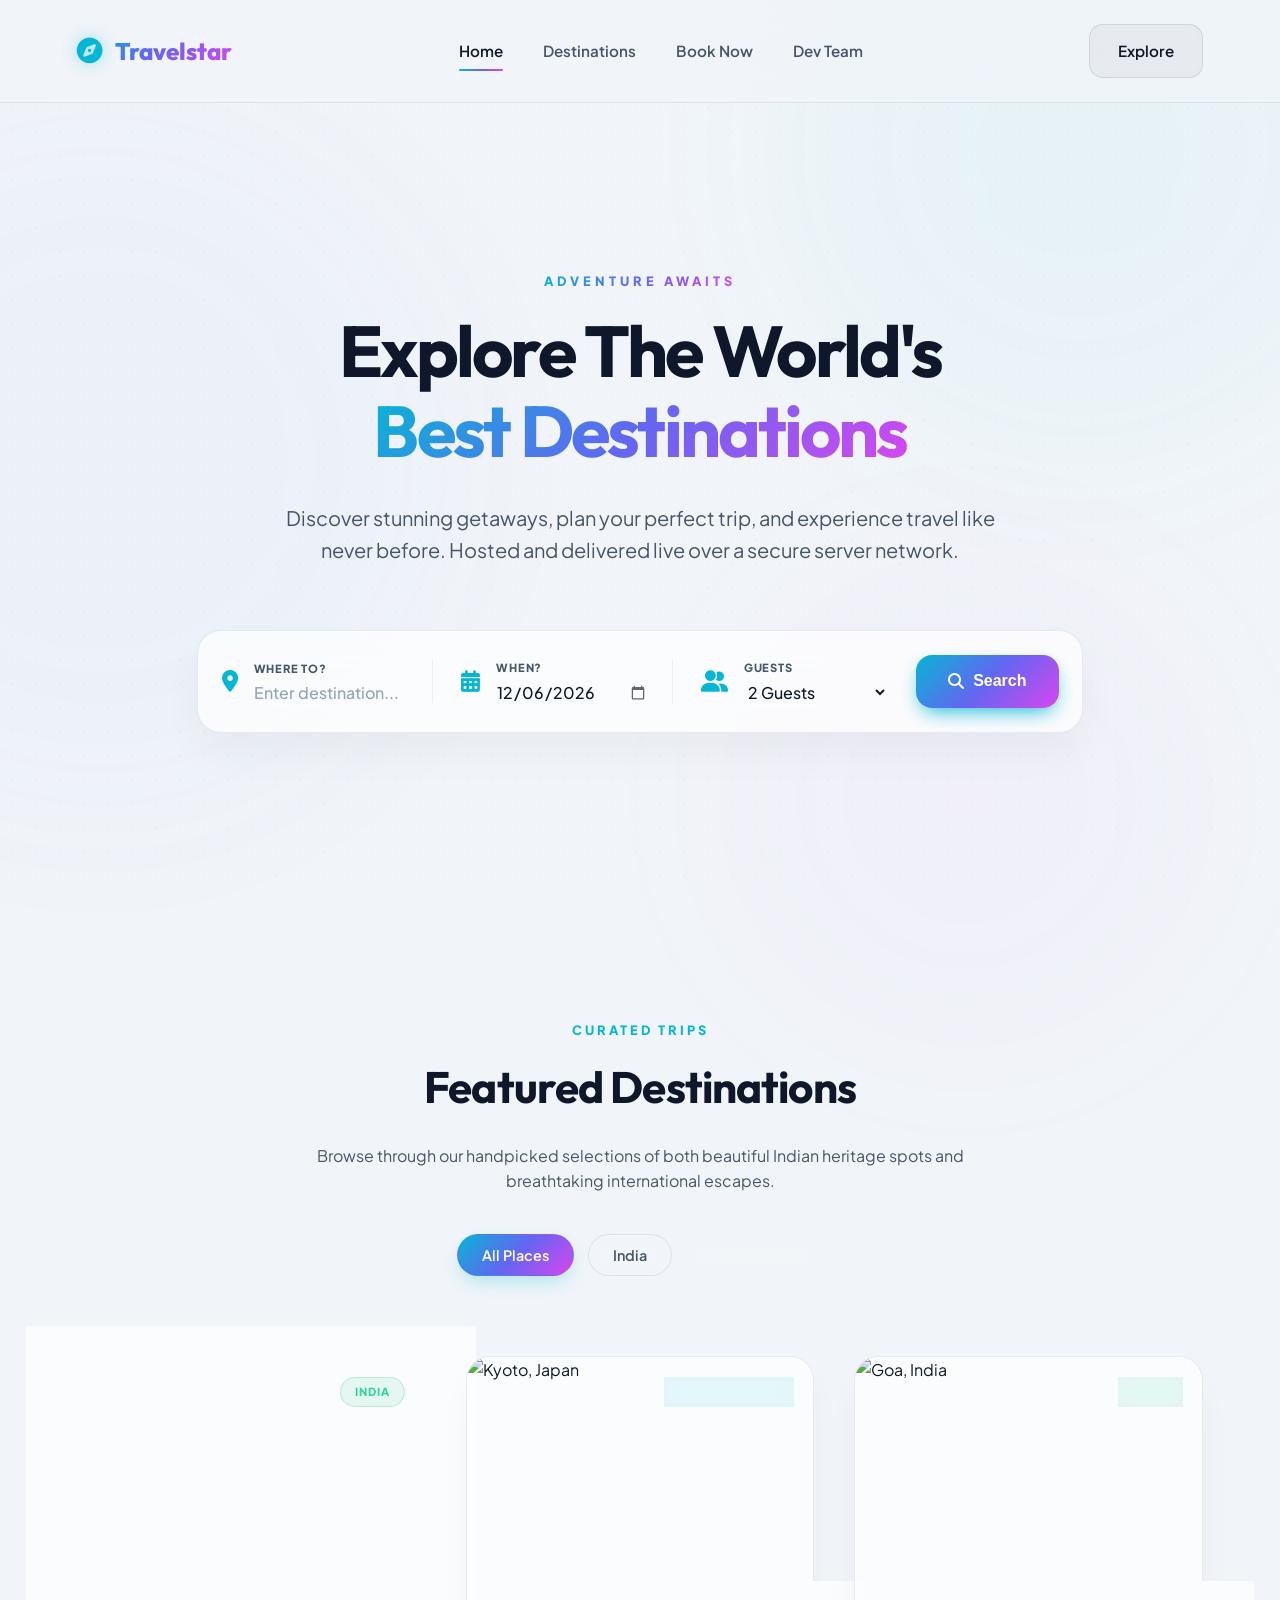
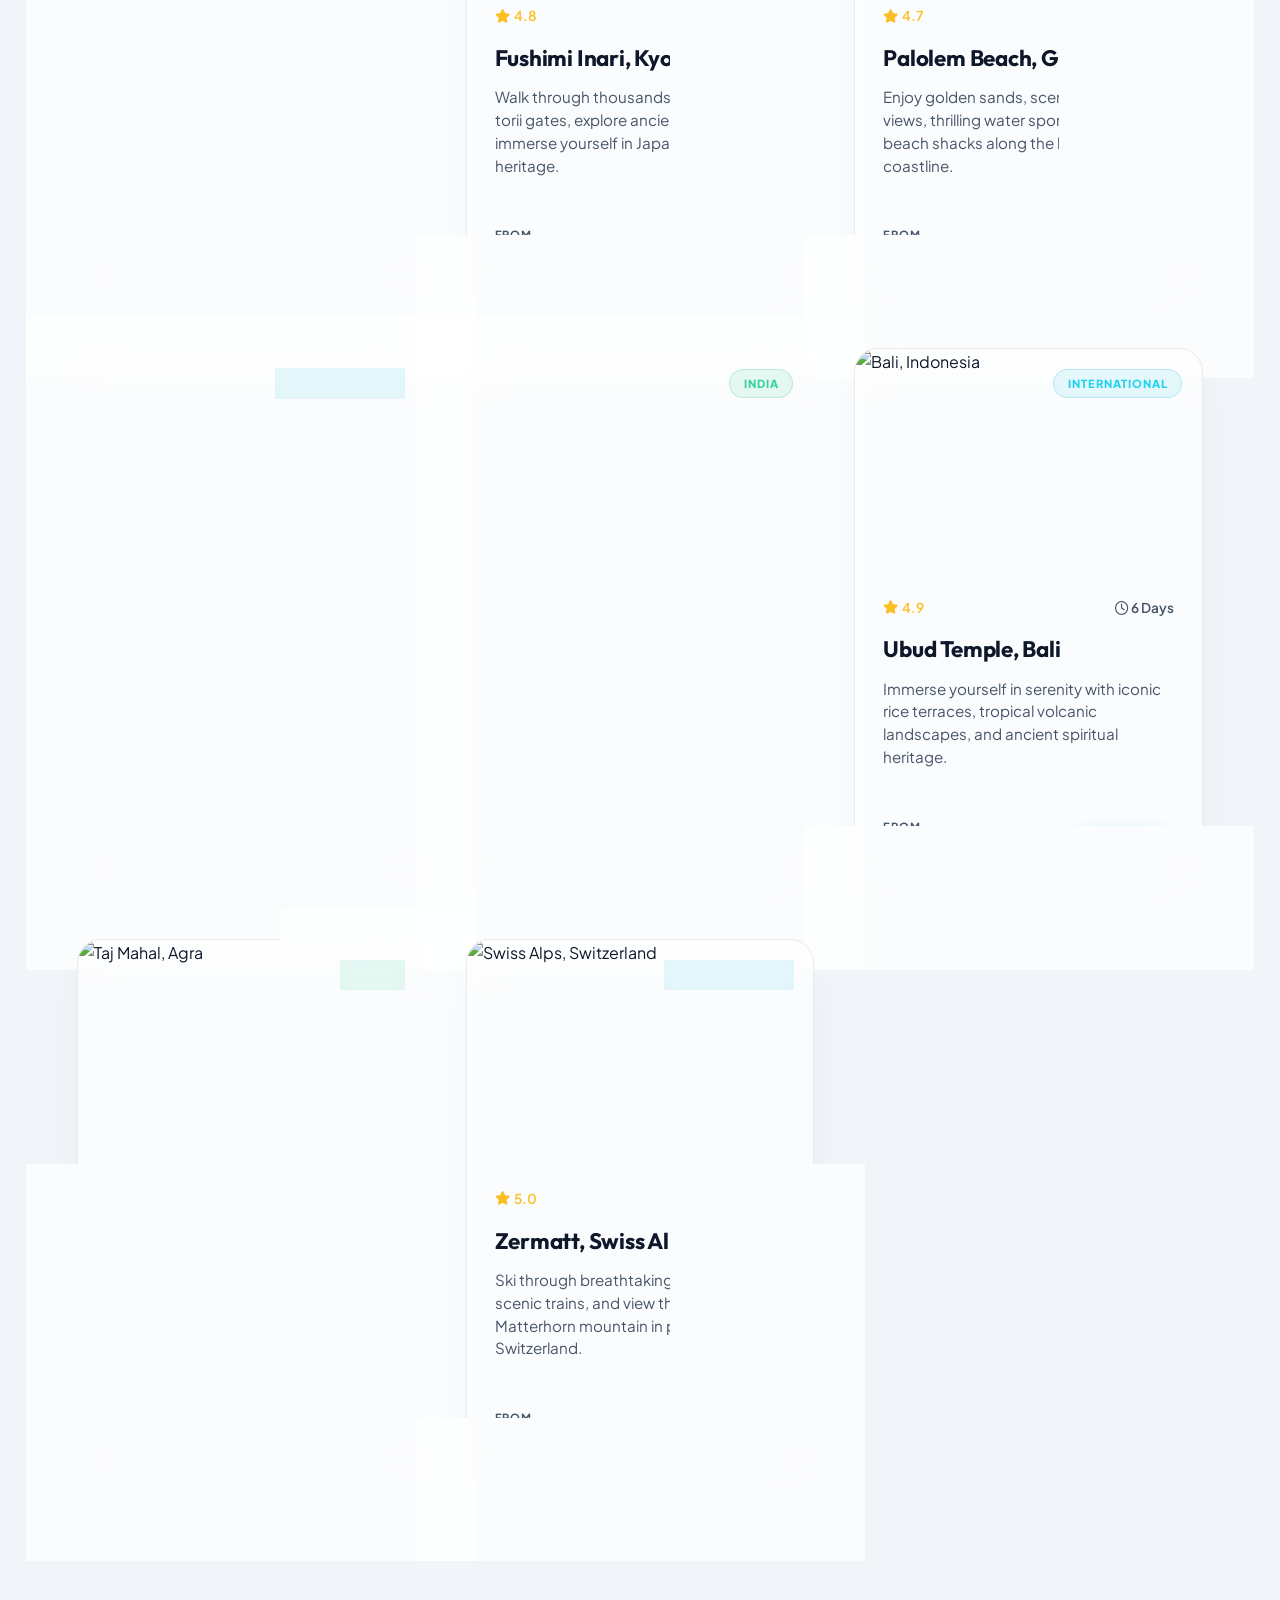
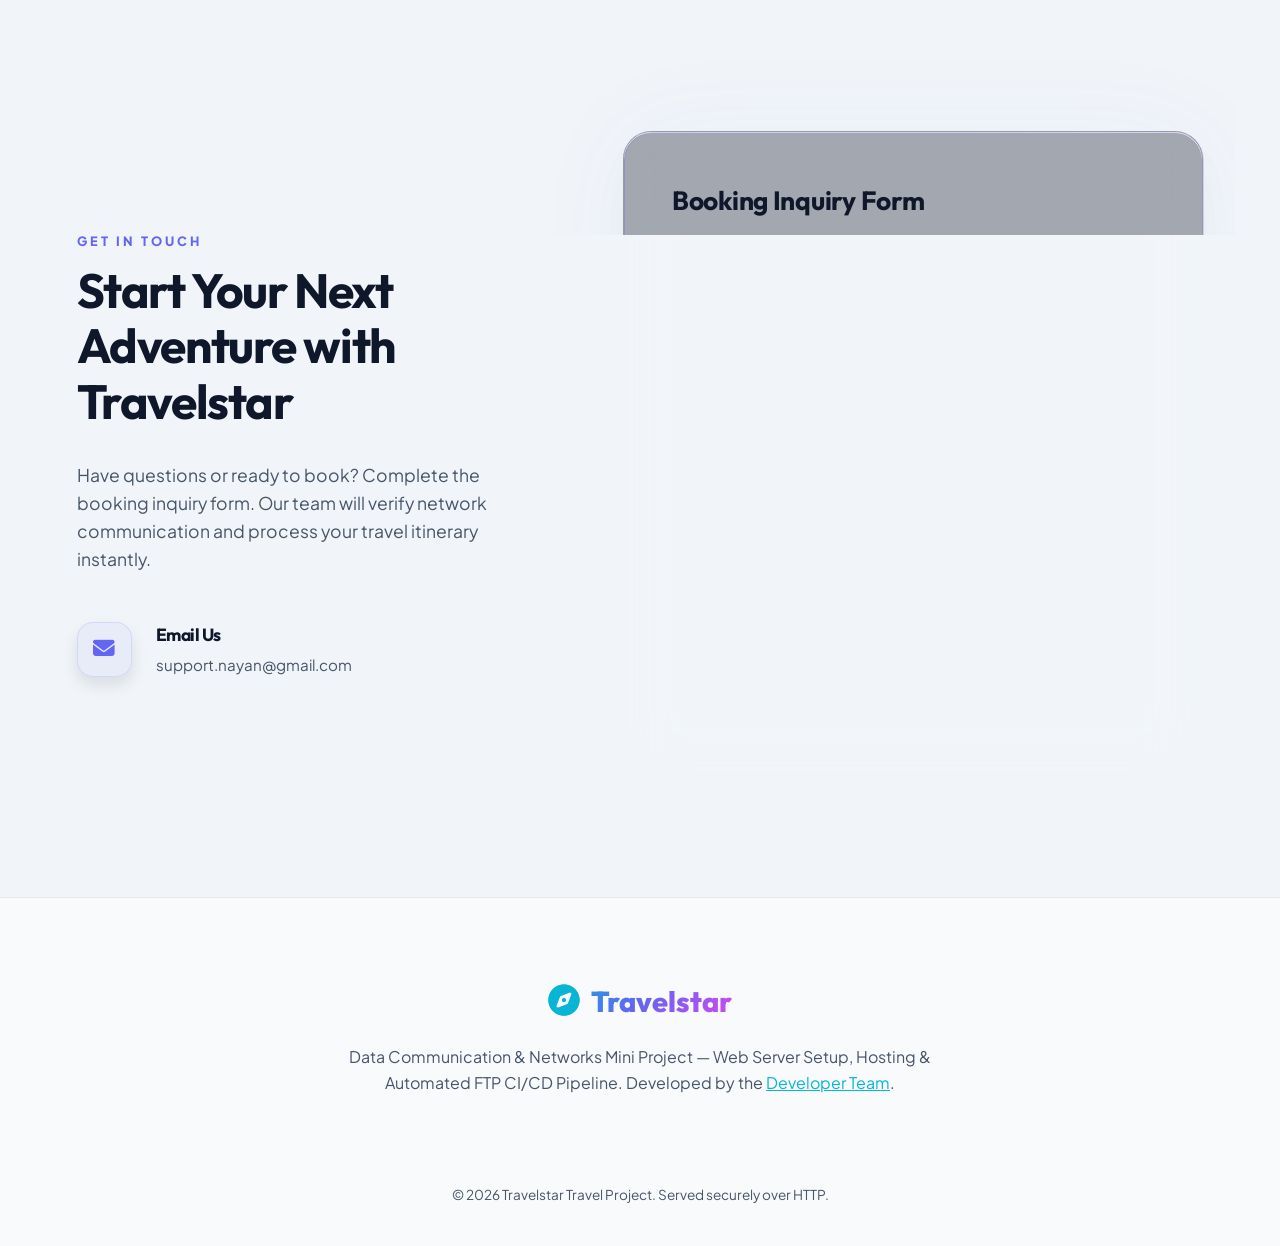
==== commit ba7683ac: "Updated contact email to support.nayan@gmail.com and removed server port info block" ====
--- a/index.html
+++ b/index.html
@@ -304,14 +304,7 @@
                             <div class="contact-icon"><i class="fa-solid fa-envelope"></i></div>
                             <div>
                                 <h4>Email Us</h4>
-                                <p>support@travelstar.local</p>
-                            </div>
-                        </div>
-                        <div class="contact-item">
-                            <div class="contact-icon"><i class="fa-solid fa-server"></i></div>
-                            <div>
-                                <h4>Server Port</h4>
-                                <p>HTTP Port: 80 / FTP Port: 21</p>
+                                <p>support.nayan@gmail.com</p>
                             </div>
                         </div>
                     </div>
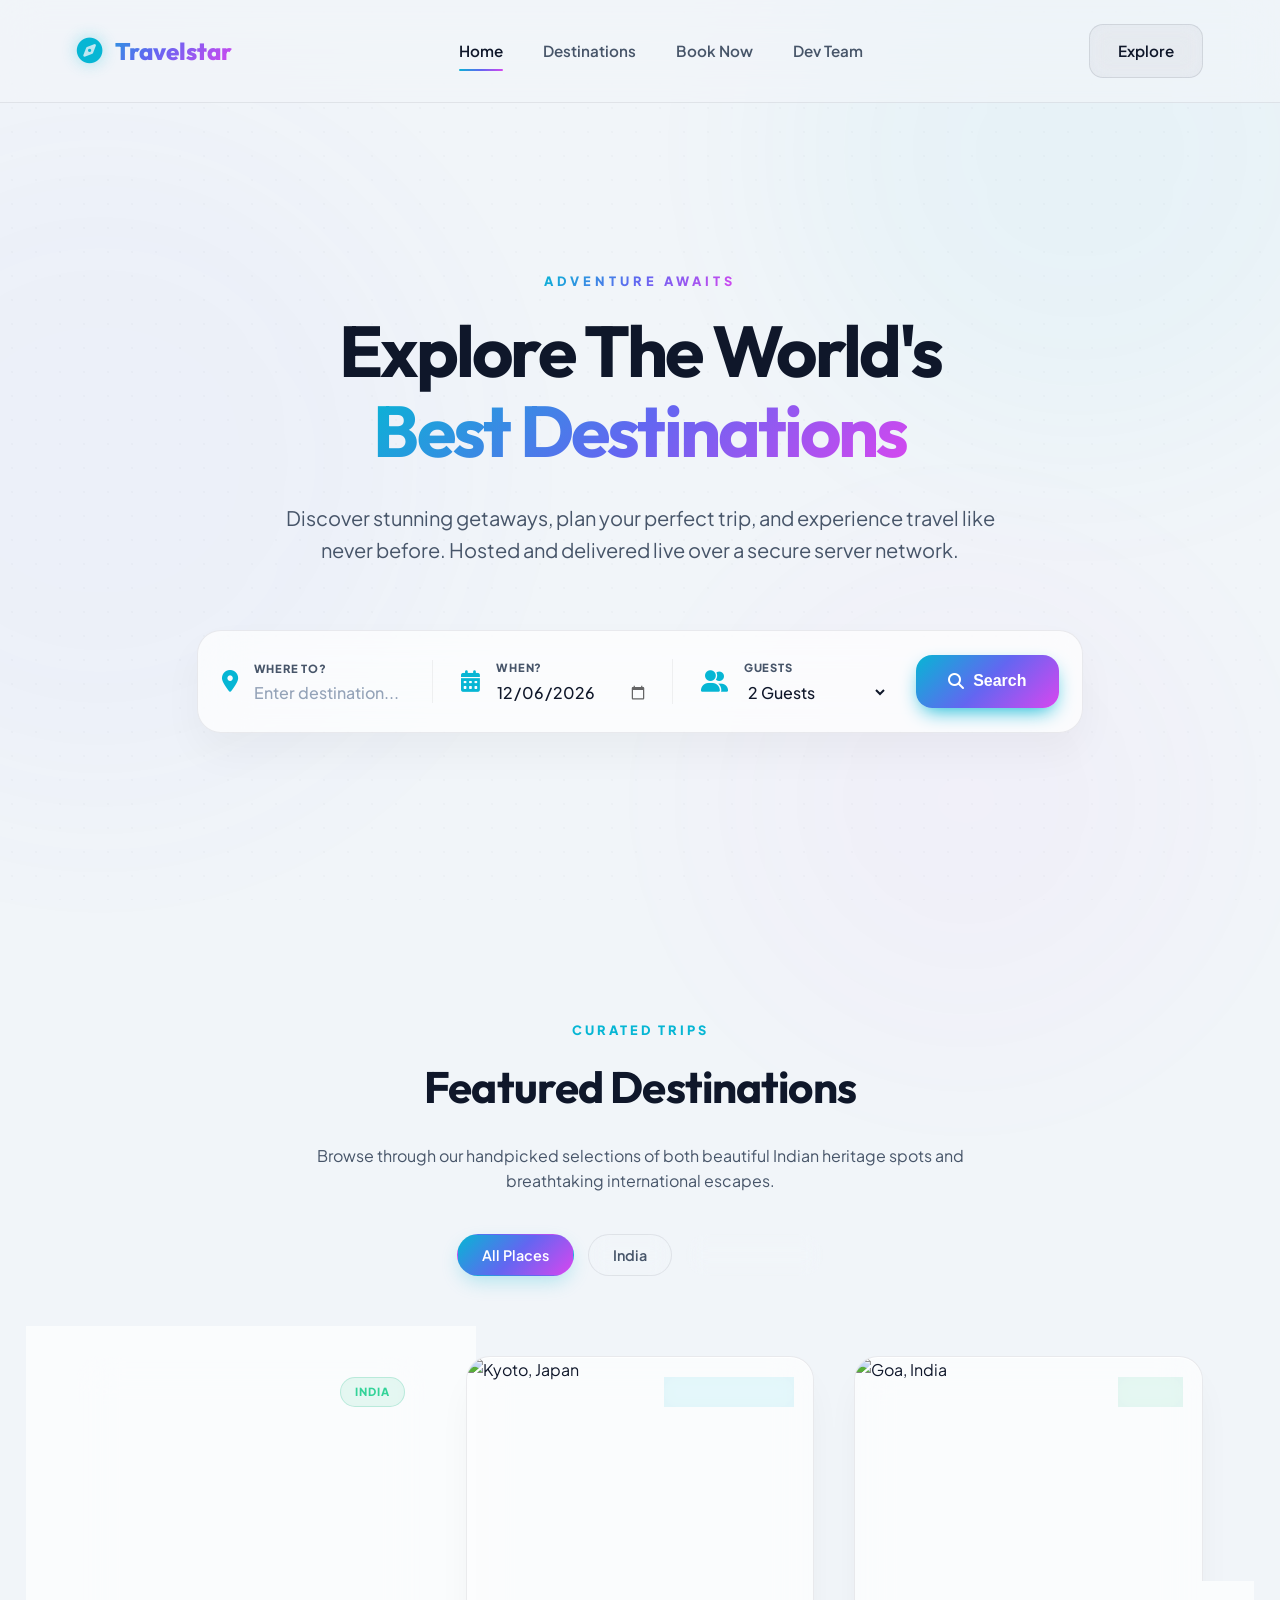
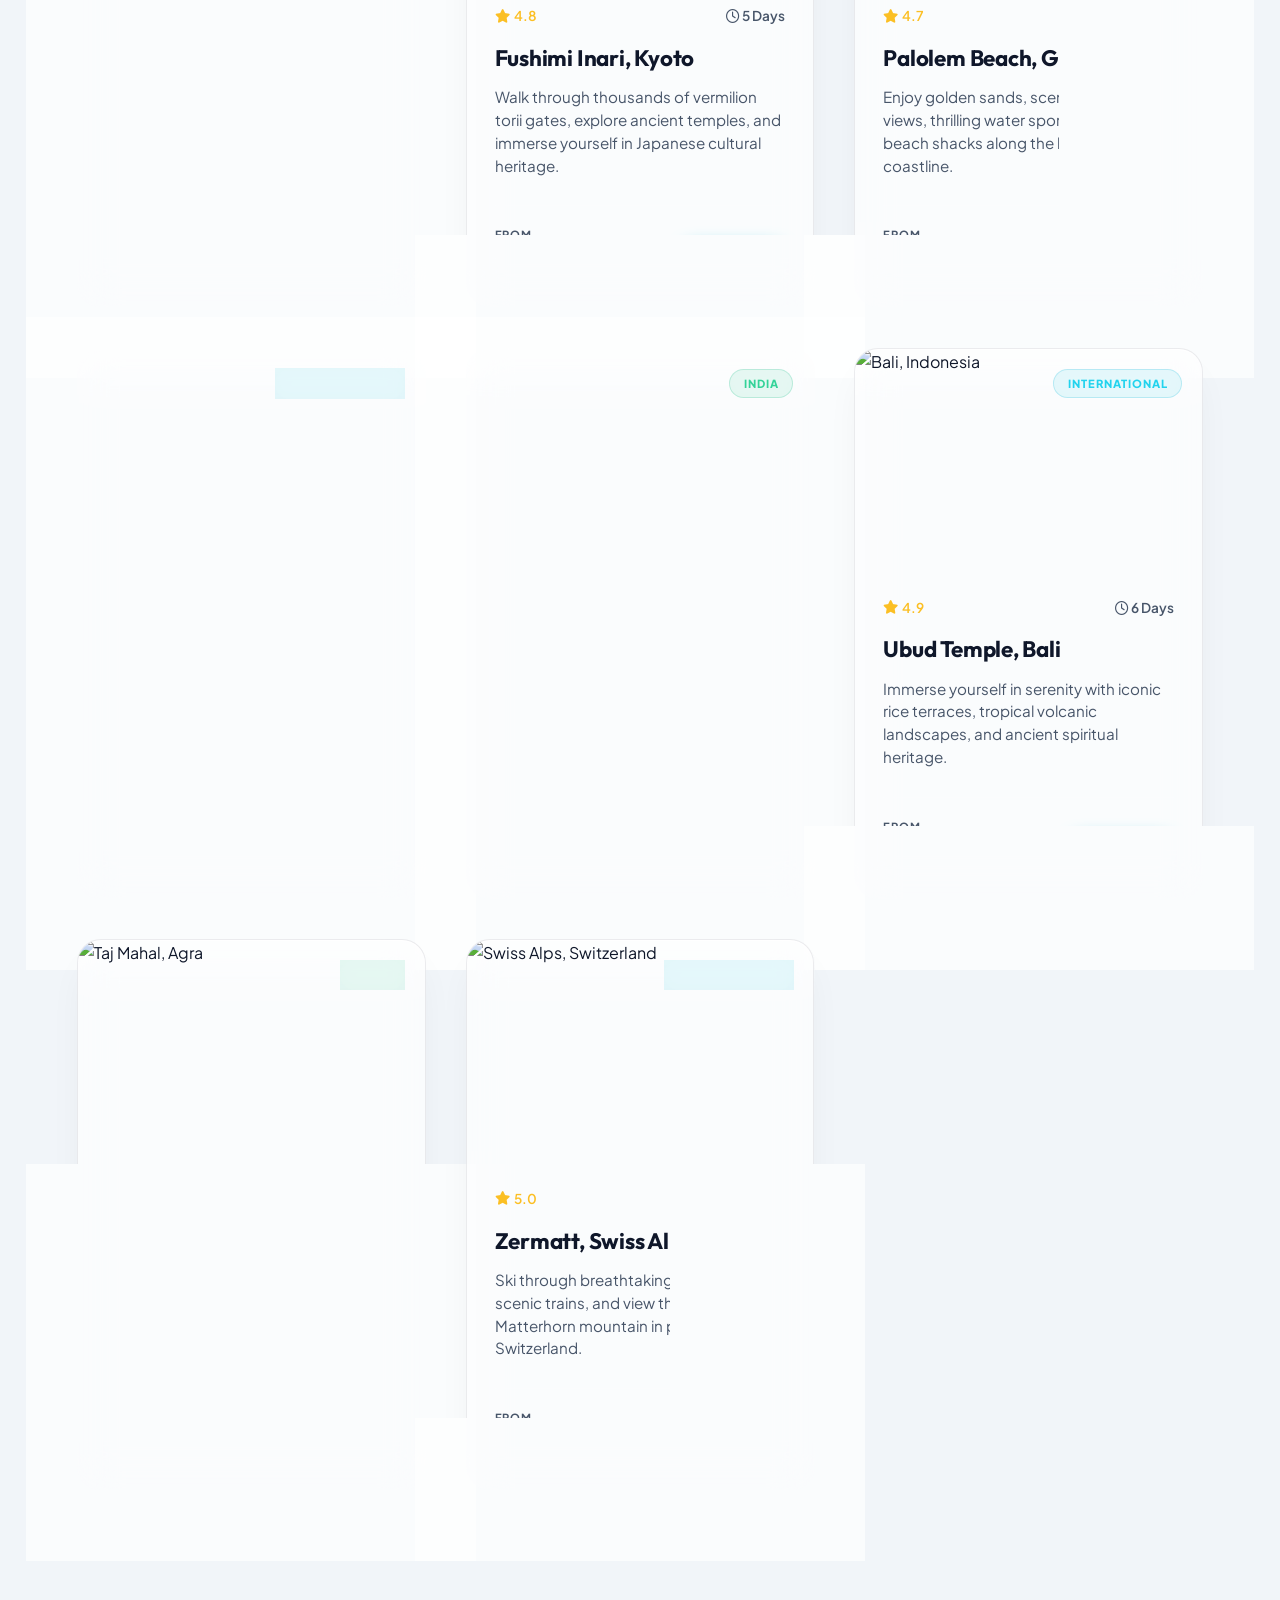
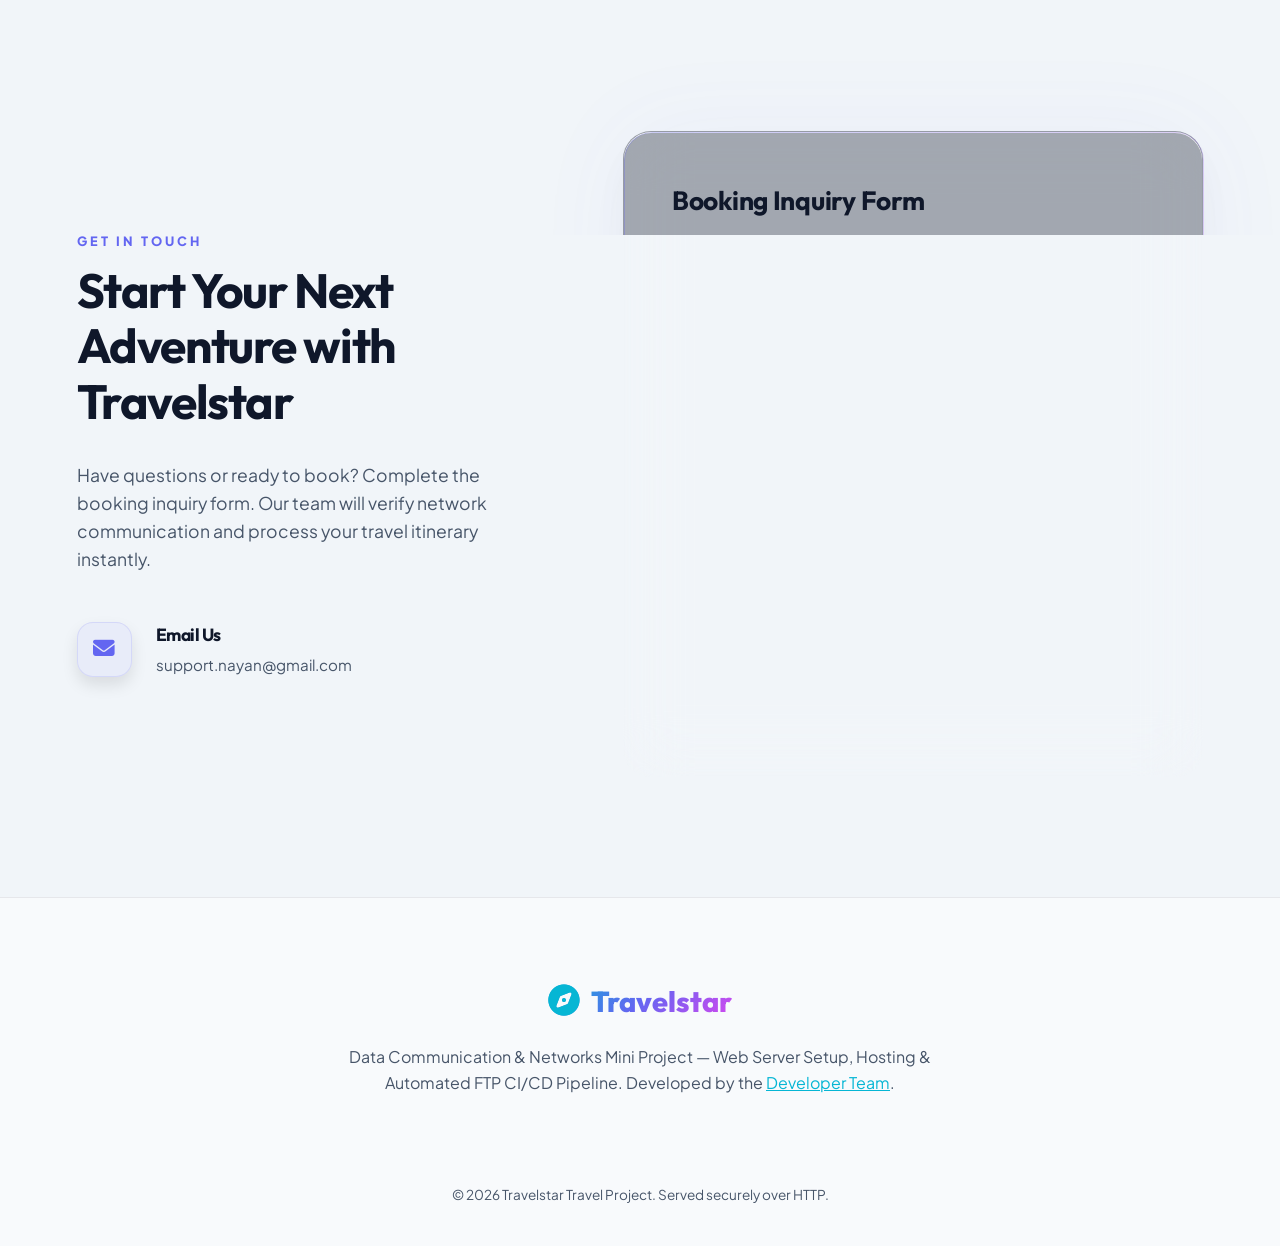
==== commit a06f567f: "Simplify contributor details and optimize responsive CSS styling for developer profiles" ====
--- a/index.html
+++ b/index.html
@@ -25,10 +25,10 @@
 
     <!-- Navigation Header -->
     <header class="main-header">
-        <div class="logo">
+        <a href="#home" class="logo">
             <i class="fa-solid fa-compass"></i>
             <span>Travelstar</span>
-        </div>
+        </a>
         <nav class="nav-links" id="navLinks">
             <a href="#home" class="active">Home</a>
             <a href="#destinations">Destinations</a>
--- a/style.css
+++ b/style.css
@@ -1109,7 +1109,8 @@
         width: 100%;
     }
 
-    .destinations-section {
+    .destinations-section,
+    .team-section {
         padding: 60px 4%;
     }
 
@@ -1144,6 +1145,34 @@
 /* ==========================================
    Developer & Team Profiles
    ========================================== */
+.team-section {
+    padding: 120px 6%;
+    position: relative;
+    z-index: 10;
+    max-width: 1400px;
+    margin: 0 auto;
+}
+
+.team-grid {
+    display: flex;
+    flex-wrap: wrap;
+    justify-content: center;
+    gap: 2.5rem;
+    margin-top: 3rem;
+}
+
+.team-card {
+    flex: 1 1 300px;
+    max-width: 380px;
+    min-height: 440px;
+    display: flex;
+    flex-direction: column;
+}
+
+.btn-back {
+    display: inline-flex !important;
+}
+
 .team-avatar-wrapper {
     display: flex;
     align-items: center;
